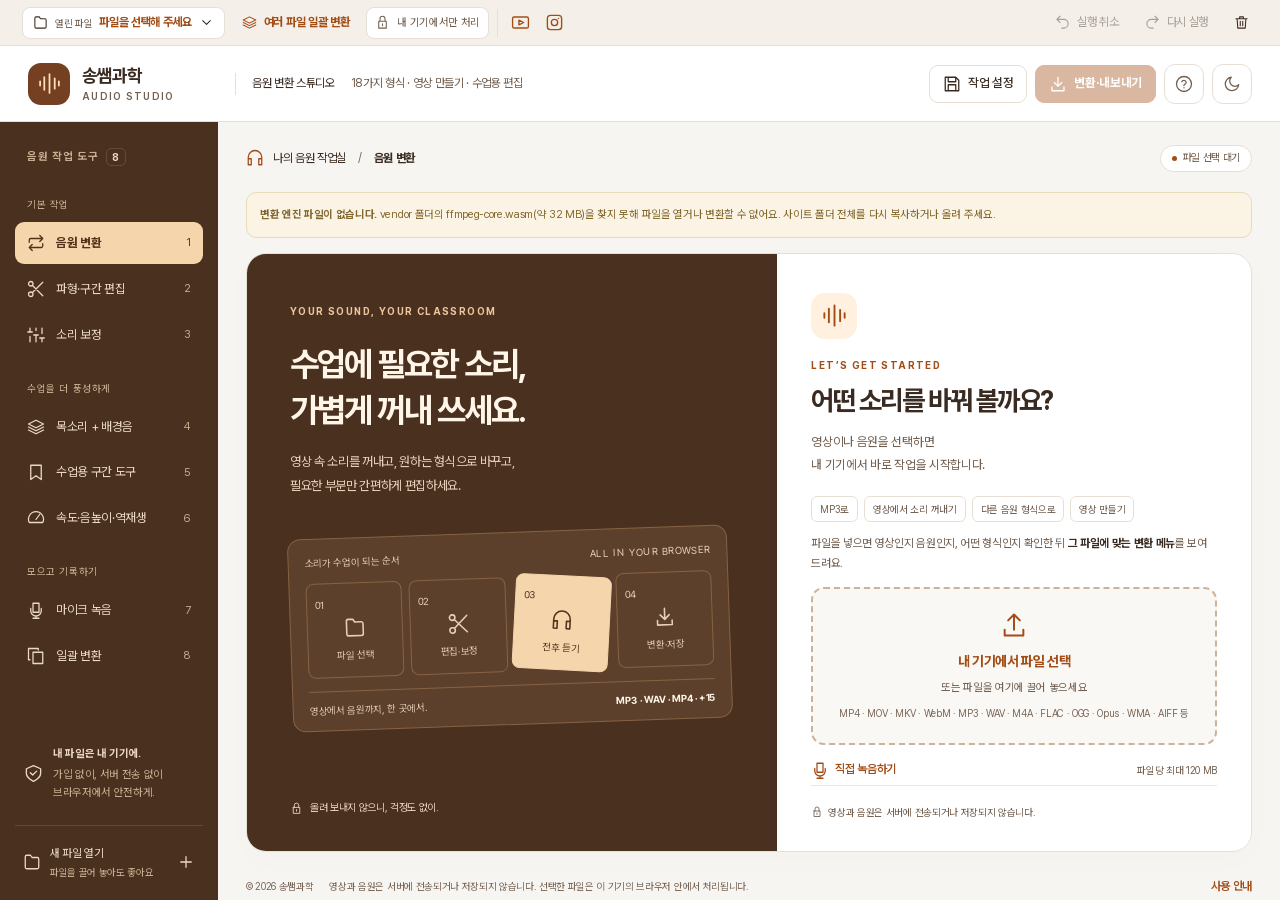
==== index.html @ 75912361 "송쌤과학 음원 변환 스튜디오 v1.2.1 브라우저 안에서만 동작하는 음원 변환·편집 사이트. - 영상에서 소리 꺼내기, 18가지 출력 형식(음원 16 + MP4·WebM 영상) -" ====
<!doctype html>
<html lang="ko" data-theme="light">
<head>
<meta charset="utf-8"><meta name="viewport" content="width=device-width, initial-scale=1">
<title>송쌤과학 음원 변환 스튜디오</title>
<meta name="description" content="영상 속 소리를 꺼내고, MP3·WAV·M4A·FLAC·OGG·Opus 등 18가지 형식으로 바꾸고, 음원을 영상으로 만들고, 간편하게 편집하세요. 파일은 내 기기의 브라우저 안에서만 처리됩니다.">
<meta property="og:title" content="송쌤과학 음원 변환 스튜디오">
<meta property="og:description" content="영상 속 소리를 꺼내고, 원하는 형식으로 바꾸고, 간편하게 편집하세요. 파일은 내 기기의 브라우저 안에서만 처리됩니다.">
<meta property="og:type" content="website">
<meta name="theme-color" content="#754021">
<link rel="icon" type="image/svg+xml" href="data:image/svg+xml,%3Csvg xmlns='http://www.w3.org/2000/svg' viewBox='0 0 32 32'%3E%3Crect width='32' height='32' rx='9' fill='%23754021'/%3E%3Cpath d='M8 13v6m5-12v18m6-21v24m5-18v12' stroke='%23ffdfb7' stroke-width='3' stroke-linecap='round'/%3E%3C/svg%3E">
<script src="theme.js"></script>
<link rel="stylesheet" href="style.css">
<script defer src="model.js"></script><script defer src="engine.js"></script><script defer src="app.js"></script>
</head>
<body>
<a class="skip-link" href="#workspace">작업 화면으로 건너뛰기</a>
<div class="top-bar">
<button class="file-current" data-action="open"><span data-icon="folder"></span><small>열린 파일</small><strong id="topFile">파일을 선택해 주세요</strong><span data-icon="chevronDown"></span></button>
<button class="bar-accent" data-action="batch"><span data-icon="layers"></span><span>여러 파일 일괄 변환</span></button>
<button class="local-badge" data-action="privacy"><span data-icon="lock"></span><span>내 기기에서만 처리</span></button>
<div class="social"><a href="https://www.youtube.com/@songsamscience" target="_blank" rel="noopener noreferrer" aria-label="송쌤과학 유튜브 (새 탭)"><span data-icon="youtube"></span></a><a href="https://www.instagram.com/songsamscience/" target="_blank" rel="noopener noreferrer" aria-label="송쌤과학 인스타그램 (새 탭)"><span data-icon="instagram"></span></a></div>
<div class="spacer"></div><button data-action="undo" id="undoBtn" title="실행 취소 (Ctrl/Cmd+Z)" disabled><span data-icon="undo"></span><span>실행 취소</span></button><button data-action="redo" id="redoBtn" title="다시 실행 (Ctrl/Cmd+Shift+Z)" disabled><span data-icon="redo"></span><span>다시 실행</span></button><button data-action="clear" title="작업 데이터 지우기"><span data-icon="trash"></span></button>
</div>
<header class="app-header">
<a class="brand" href="#" data-action="home"><span class="brand-mark" data-icon="audio"></span><span><strong>송쌤과학</strong><small>AUDIO STUDIO</small></span></a>
<div class="header-context"><span class="header-divider"></span><span>음원 변환 스튜디오</span><span class="sub">18가지 형식 · 영상 만들기 · 수업용 편집</span></div>
<div class="header-actions"><button class="btn" data-action="project"><span data-icon="save"></span><span>작업 설정</span></button><button class="btn primary" data-action="export" id="headerExport" disabled><span data-icon="download"></span><span>변환·내보내기</span></button><button class="utility-btn" data-action="help" aria-label="사용 도움말"><span data-icon="help"></span></button><button class="utility-btn" data-action="theme" aria-label="밝은 화면·어두운 화면 전환"><span data-icon="moon"></span></button></div>
</header>
<div class="app-body">
<aside class="rail" aria-label="편집 도구">
<div class="rail-heading">음원 작업 도구 <span class="rail-count">8</span></div>
<div class="rail-group">기본 작업</div>
<button class="nav-item active" data-tool="convert" aria-current="page"><span data-icon="repeat"></span><span>음원 변환</span><kbd>1</kbd></button>
<button class="nav-item" data-tool="edit"><span data-icon="scissors"></span><span>파형·구간 편집</span><kbd>2</kbd></button>
<button class="nav-item" data-tool="effects"><span data-icon="sliders"></span><span>소리 보정</span><kbd>3</kbd></button>
<div class="rail-group">수업을 더 풍성하게</div>
<button class="nav-item" data-tool="mix"><span data-icon="layers"></span><span>목소리 + 배경음</span><kbd>4</kbd></button>
<button class="nav-item" data-tool="classroom"><span data-icon="bookmark"></span><span>수업용 구간 도구</span><kbd>5</kbd></button>
<button class="nav-item" data-tool="speed"><span data-icon="gauge"></span><span>속도·음높이·역재생</span><kbd>6</kbd></button>
<div class="rail-group">모으고 기록하기</div>
<button class="nav-item" data-tool="record"><span data-icon="mic"></span><span>마이크 녹음</span><kbd>7</kbd></button>
<button class="nav-item" data-tool="batch"><span data-icon="files"></span><span>일괄 변환</span><kbd>8</kbd></button>
<div class="rail-bottom"><div class="rail-note"><span data-icon="shield"></span><div><strong>내 파일은 내 기기에.</strong><p>가입 없이, 서버 전송 없이<br>브라우저에서 안전하게.</p></div></div><button class="rail-open" data-action="open"><span data-icon="folder"></span><span>새 파일 열기<small>파일을 끌어 놓아도 좋아요</small></span><span data-icon="plus"></span></button></div>
</aside>
<main id="workspace" tabindex="-1">
<div class="breadcrumb"><span data-icon="headphones"></span><span id="crumbFile">나의 음원 작업실</span><span class="slash">/</span><strong id="crumbTool">음원 변환</strong><span class="spacer"></span><span class="pill" id="filePill">파일 선택 대기</span></div>
<section id="welcome" class="welcome">
<div class="story"><span class="eyebrow">YOUR SOUND, YOUR CLASSROOM</span><h1>수업에 필요한 소리,<br>가볍게 꺼내 쓰세요.</h1><p>영상 속 소리를 꺼내고, 원하는 형식으로 바꾸고,<br>필요한 부분만 간편하게 편집하세요.</p><div class="story-preview"><div class="preview-caption"><span>소리가 수업이 되는 순서</span><span>ALL IN YOUR BROWSER</span></div><div class="preview-steps"><div><span>01</span><span data-icon="folder"></span><small>파일 선택</small></div><div><span>02</span><span data-icon="scissors"></span><small>편집·보정</small></div><div class="chosen"><span>03</span><span data-icon="headphones"></span><small>전후 듣기</small></div><div><span>04</span><span data-icon="download"></span><small>변환·저장</small></div></div><div class="preview-bottom"><span>영상에서 음원까지, 한 곳에서.</span><strong>MP3 · WAV · MP4 · +15</strong></div></div><div class="story-foot"><span data-icon="lock"></span>올려 보내지 않으니, 걱정도 없이.</div></div>
<div class="start-panel" id="dropZone"><span class="start-icon" data-icon="audio"></span><span class="eyebrow">LET’S GET STARTED</span><h2>어떤 소리를 바꿔 볼까요?</h2><p>영상이나 음원을 선택하면<br>내 기기에서 바로 작업을 시작합니다.</p><div class="feature-chips"><span>MP3로</span><span>영상에서 소리 꺼내기</span><span>다른 음원 형식으로</span><span>영상 만들기</span></div><p class="start-note">파일을 넣으면 영상인지 음원인지, 어떤 형식인지 확인한 뒤 <strong>그 파일에 맞는 변환 메뉴</strong>를 보여 드려요.</p><button class="drop-select" data-action="open"><span data-icon="upload"></span><strong>내 기기에서 파일 선택</strong><span>또는 파일을 여기에 끌어 놓으세요</span><small>MP4 · MOV · MKV · WebM · MP3 · WAV · M4A · FLAC · OGG · Opus · WMA · AIFF 등</small></button><div class="start-bottom"><button class="text-btn" data-action="record"><span data-icon="mic"></span>직접 녹음하기</button><span class="sub">파일당 최대 120 MB</span></div><p class="privacy-small"><span data-icon="lock"></span>영상과 음원은 서버에 전송되거나 저장되지 않습니다.</p></div>
</section>
<div id="workbench" class="workbench" hidden>
<section class="settings card" aria-label="작업 설정"><div class="settings-head"><span class="eyebrow" id="panelEyebrow">CONVERT AUDIO</span><h2 id="panelTitle">음원 변환</h2><p id="panelDescription">소리를 담을 형식과 용량을 선택하세요.</p></div><div id="panelBody"></div></section>
<div class="main-stage">
<section id="convertMenu" class="catalog convert-menu" aria-labelledby="menuTitle" hidden></section>
<section class="audio-card card">
<div class="stage-header"><div><span class="eyebrow">AUDIO WORKSPACE</span><h2 id="sourceName">선택한 음원</h2></div><button class="btn" data-action="append" title="다른 파일을 끝에 이어 붙이기"><span data-icon="plus"></span>이어 붙이기</button></div>
<div class="source-meta" id="sourceMeta"></div>
<div class="audio-track-picker" id="trackPicker" hidden></div>
<div class="wave-toolbar"><div class="seg" aria-label="듣는 대상"><button data-listen="original" class="on" aria-pressed="true">원본 A</button><button data-listen="edited" aria-pressed="false">편집본 B</button><button data-listen="final" aria-pressed="false" id="listenFinal" disabled>최종 파일</button></div><span class="spacer"></span><button class="btn icon" data-action="zoomOut" aria-label="파형 축소"><span data-icon="minus"></span></button><span id="zoomLabel">전체</span><button class="btn icon" data-action="zoomIn" aria-label="파형 확대"><span data-icon="plus"></span></button><button class="btn" data-action="zoomSelection" title="선택한 구간이 화면에 꽉 차게 확대" aria-label="선택 구간 보기"><span data-icon="fit"></span><span class="wide-label">선택 구간</span></button><button class="btn" data-action="zoomReset">전체 보기</button></div>
<div class="wave-wrap" id="waveWrap" tabindex="0" role="group" aria-label="파형 편집 영역. 드래그로 구간 선택. 시간 입력으로도 선택할 수 있습니다."><canvas id="waveCanvas" aria-label="실제 음원 파형"></canvas><div id="waveEmpty" hidden>파일을 선택하면 파형을 볼 수 있어요.</div></div><input type="range" id="waveScroll" min="0" max="1" step=".001" value="0" aria-label="확대한 파형 위치" hidden>
<div class="wave-caption"><span id="waveCaption">파형을 드래그해 구간을 선택하세요.</span><span id="peakLabel">샘플 피크 —</span></div>
<div class="selection-fields"><label>시작 <input id="selectionStart" type="number" min="0" step=".001" value="0" aria-label="선택 시작 시간 (초)"> <span>초</span></label><label>끝 <input id="selectionEnd" type="number" min="0" step=".001" value="0" aria-label="선택 종료 시간 (초)"> <span>초</span></label><div class="selection-length">선택 길이 <strong id="selectionLength">00:00.000</strong></div><button class="btn" data-action="selectAll">전체 선택</button></div>
<div class="quick-tools"><button class="btn" data-action="trim"><span data-icon="scissors"></span>선택만 남기기</button><button class="btn" data-action="delete"><span data-icon="trash"></span>선택 삭제</button><button class="btn" data-action="silence"><span data-icon="volumeOff"></span>무음 처리</button><button class="btn" data-action="split"><span data-icon="split"></span>분할</button><span class="spacer"></span><button class="text-btn" data-action="previewSelection"><span data-icon="headphones"></span>이 구간 미리 듣기</button></div>
<div class="playback">
<div class="transport"><button class="btn icon" data-action="start" aria-label="처음으로"><span data-icon="skip"></span></button><button class="btn icon" data-action="back" aria-label="5초 뒤로"><span data-icon="back"></span></button><button class="play-btn" data-action="play" id="playBtn" aria-label="재생 (Space)"><span data-icon="play"></span></button><button class="btn icon" data-action="forward" aria-label="5초 앞으로"><span data-icon="forward"></span></button><button class="btn icon" data-action="stop" aria-label="정지"><span data-icon="stop"></span></button><div class="time-display"><strong id="currentTime">00:00.000</strong><span>/ <span id="totalTime">00:00.000</span></span></div><span class="spacer"></span><label class="loop-check"><input type="checkbox" id="playSelection">선택만 듣기</label><label class="loop-check"><input type="checkbox" id="loop">반복 듣기</label></div>
<input id="seek" type="range" min="0" max="1" step=".001" value="0" aria-label="재생 위치">
<label class="loop-check" style="margin-bottom:8px"><input id="matchVolume" type="checkbox">비슷한 음량으로 A/B 비교 (저장에는 미반영)</label><div class="listen-options"><button class="text-btn" data-action="mute" id="muteBtn" aria-label="듣기 음소거"><span data-icon="volume"></span></button><input type="range" id="listenVolume" min="0" max="1" step=".01" value=".8" aria-label="듣기 음량"><label>확인용 속도 <select id="listenSpeed"><option value=".5">0.5×</option><option value=".75">0.75×</option><option selected value="1">1×</option><option value="1.25">1.25×</option><option value="1.5">1.5×</option><option value="2">2×</option></select></label><span class="meter-label">L <meter id="meterL" min="0" max="1" value="0"></meter> R <meter id="meterR" min="0" max="1" value="0"></meter></span></div><p class="tiny sub">듣기 음량과 확인용 속도는 저장 결과에 영향을 주지 않습니다. 확인용 속도를 바꾸면 음높이도 함께 바뀝니다.</p>
</div>
</section>
<section class="clips-card card"><div class="section-row"><h3>편집 구간</h3><span class="sub" id="clipSummary">원본을 그대로 사용해요</span></div><div id="clipList"></div></section>
<section class="result-card card" id="resultCard" hidden></section>
<div class="hint studio-hint"><span data-icon="info"></span><p><strong>원본은 그대로, 편집은 자유롭게.</strong> 언제든 실행 취소할 수 있습니다. 설정을 바꾼 뒤에는 편집본 듣기 또는 변환으로 새 결과를 확인하세요.</p></div>
</div>
</div>
<section id="auxPanel" class="card aux-panel" hidden></section>
<footer><span>© 2026 송쌤과학</span><span>영상과 음원은 서버에 전송되거나 저장되지 않습니다. 선택한 파일은 이 기기의 브라우저 안에서 처리됩니다.</span><button class="text-btn" data-action="help">사용 안내</button></footer>
</main>
</div>
<input id="fileInput" type="file" hidden accept="audio/*,video/*,.mkv,.flac,.opus,.m4a,.ogg,.oga,.wma,.aiff,.aif,.caf,.au,.ac3,.mp2,.aac,.webm,.m4r,.amr,.mov,.mp4,.m4v"><input id="appendInput" type="file" hidden multiple accept="audio/*,video/*,.mkv,.flac,.opus,.m4a,.ogg,.wma,.aiff,.aif,.caf,.au,.ac3,.mp2,.aac,.webm"><input id="mixInput" type="file" hidden accept="audio/*,video/*,.mkv,.flac,.opus,.m4a,.ogg,.wma,.aiff,.aif,.caf,.au,.ac3,.mp2,.aac,.webm"><input id="batchInput" type="file" hidden multiple accept="audio/*,video/*,.mkv,.flac,.opus,.m4a,.ogg,.wma,.aiff,.aif,.caf,.au,.ac3,.mp2,.aac,.webm"><input id="projectInput" type="file" hidden accept=".json,application/json"><input id="coverInput" type="file" hidden accept="image/png,image/jpeg,image/webp">
<dialog id="modal" aria-labelledby="modalTitle"><div id="modalContent"></div></dialog>
<div id="busy" class="busy" hidden role="status" aria-live="polite"><div class="busy-inner"><span class="spinner"></span><div><strong id="busyText">처리 도구 준비 중</strong><p id="busyTime">0초 경과</p></div><button class="btn" id="cancelBtn" data-action="cancel">작업 취소</button></div></div>
<div id="toast" class="toast" role="status" aria-live="polite" hidden></div>
<noscript>음원 도구를 사용하려면 브라우저에서 JavaScript를 켜 주세요.</noscript>
</body></html>
---- style.css ----
@font-face{font-family:Pretendard;src:url('vendor/PretendardVariable.woff2') format('woff2');font-weight:100 900;font-display:swap}
:root{--bg-main:#f7f5f1;--bg-card:#ffffff;--bg-soft:#f4efe8;--bg-input:#faf8f5;--text-main:#392b21;--text-sub:#725f50;--text-mute:#796758;--border-soft:#e7dfd4;--border-line:#eee7df;--border-hover:#cbb399;--accent:#a34d16;--accent-hover:#833a0c;--accent-soft:#fff0df;--primary:#a34d16;--primary-hover:#833a0c;--rail-bg:#49301f;--rail-text:#ebd9c6;--rail-mute:#c9ae91;--rail-line:#ffffff20;--rail-active:#f5d5ac;--rail-active-text:#53311a;--brand-mark:#754021;--brand-ink:#ffdfb7;--story-bg:#49301f;--story-2:#5c402b;--story-line:#876243;--story-ink:#fff5e8;--story-sub:#e5cfb8;--story-eyebrow:#edc59e;--chosen:#f5d5ac;--chosen-ink:#53311a;--danger:#a4483a;--danger-soft:#faf0ec;--danger-line:#ecd1c8;--warn:#82672e;--warn-soft:#fbf4e5;--warn-line:#e7dbba;--surface-shadow:0 8px 32px #00000004;--pop-shadow:0 14px 44px #00000022;--scrim:#28190d85;--wave:#b96931;--wave-muted:#b5a38f;--wave-selection:#b9693124;--catalog-bg:#f4efe8;--catalog-card:#ffffff;--catalog-line:#e7dfd4;--font:Pretendard,-apple-system,BlinkMacSystemFont,system-ui,'Apple SD Gothic Neo','Malgun Gothic',sans-serif;color-scheme:light}
html[data-theme=dark]{--bg-main:#1c1713;--bg-card:#272019;--bg-soft:#34291f;--bg-input:#30271f;--text-main:#f7eddf;--text-sub:#d0bda8;--text-mute:#bda990;--border-soft:#514131;--border-line:#443629;--border-hover:#816349;--accent:#f5bc83;--accent-hover:#ffd7af;--accent-soft:#51351f;--primary:#a34d16;--primary-hover:#b15a24;--rail-bg:#291b11;--rail-mute:#c9ae91;--brand-mark:#754021;--story-bg:#291b11;--story-2:#3b2b1d;--story-line:#715234;--danger:#f1b3a1;--danger-soft:#432c25;--danger-line:#6c493e;--warn:#dcc98a;--warn-soft:#393622;--warn-line:#5f5532;--surface-shadow:0 8px 32px #00000020;--pop-shadow:0 14px 44px #00000066;--scrim:#000000a0;--wave:#efb379;--wave-muted:#927c64;--wave-selection:#efb37928;--catalog-bg:#120a06;--catalog-card:#1b0f0a;--catalog-line:#3a2318;color-scheme:dark}
*{box-sizing:border-box}html,body{margin:0}body{font:13px/1.6 var(--font);letter-spacing:-.025em;color:var(--text-main);background:var(--bg-main);font-synthesis:none;-webkit-font-smoothing:antialiased;min-height:100dvh}button,input,select,textarea{font:inherit;letter-spacing:inherit;color:inherit}button,a{touch-action:manipulation}button{cursor:pointer}button:disabled{cursor:not-allowed;opacity:.4}button,a,input,select,textarea,[tabindex]{outline-offset:3px}:focus-visible{outline:3px solid var(--accent)}a{color:inherit}h1,h2,h3,p{margin:0;word-break:keep-all}h1,h2,h3{letter-spacing:-.045em}h2{font-size:21px;line-height:1.4}h3{font-size:14px}svg{width:18px;height:18px;display:block;flex:none}span[data-icon]{display:inline-flex;align-items:center;justify-content:center;flex:none}[hidden]{display:none!important}.spacer{flex:1}.sub{color:var(--text-sub)}.tiny{font-size:11px}.eyebrow{font-size:10px;font-weight:700;letter-spacing:.14em;display:block}.text-btn{display:inline-flex;align-items:center;gap:6px;background:none;border:0;padding:5px 0;color:var(--accent);font-size:12px;font-weight:600}.text-btn:hover{text-decoration:underline}.btn{display:inline-flex;align-items:center;justify-content:center;gap:7px;min-height:38px;padding:8px 13px;border:1px solid var(--border-soft);border-radius:9px;background:var(--bg-card);font-size:12.5px;font-weight:500;line-height:1.3;white-space:nowrap;transition:background .15s}.btn:hover:not(:disabled){background:var(--bg-soft);border-color:var(--border-hover)}.btn.primary{background:var(--primary);border-color:var(--primary);color:#fff;font-weight:700}.btn.primary:hover:not(:disabled){background:var(--primary-hover)}.btn.on{color:var(--accent);background:var(--accent-soft);border-color:var(--accent)}.btn.icon{width:36px;min-height:34px;padding:0}.btn.block{width:100%}.btn.lg{min-height:46px}.btn.danger{color:var(--danger)}.utility-btn{width:40px;height:40px;display:grid;place-items:center;background:var(--bg-card);border:1px solid var(--border-soft);border-radius:11px;color:var(--text-sub)}.utility-btn:hover{background:var(--accent-soft)}.skip-link{position:fixed;left:10px;top:-80px;background:var(--bg-card);z-index:200;padding:10px}.skip-link:focus{top:10px}.top-bar{height:46px;display:flex;align-items:center;gap:8px;padding:5px 22px;background:var(--bg-soft);border-bottom:1px solid var(--border-soft)}.top-bar button{display:inline-flex;align-items:center;gap:7px;min-height:32px;padding:5px 8px;border:1px solid transparent;background:transparent;border-radius:8px;font-size:12px}.top-bar button:hover:not(:disabled){background:var(--accent-soft)}.top-bar .file-current{background:var(--bg-card);border-color:var(--border-soft);padding:5px 10px;max-width:290px}.file-current small{font-size:10px;color:var(--text-sub);white-space:nowrap}.file-current strong{color:var(--accent);overflow:hidden;text-overflow:ellipsis;white-space:nowrap;max-width:175px}.top-bar .bar-accent{color:var(--accent);font-weight:700}.top-bar .local-badge{font-size:11px;background:var(--bg-card);border-color:var(--border-soft);color:var(--text-sub)}.top-bar svg{width:15px;height:15px}.social{display:flex;border-left:1px solid var(--border-soft);padding-left:10px;gap:9px;color:var(--accent)}.social a{display:grid;place-items:center;width:25px;height:28px}.social svg{width:19px;height:19px}.app-header{height:76px;display:flex;align-items:center;gap:27px;padding:0 28px;background:var(--bg-card);border-bottom:1px solid var(--border-soft)}.brand{text-decoration:none;display:flex;align-items:center;gap:12px;min-width:180px}.brand-mark{background:var(--brand-mark);color:var(--brand-ink);height:42px;width:42px;border-radius:13px}.brand-mark svg{width:25px;height:25px}.brand strong{display:block;font-size:18px;font-weight:700;letter-spacing:-.06em;line-height:1.4}.brand small{display:block;color:var(--text-sub);font-size:10px;font-weight:600;letter-spacing:.13em}.header-context{display:flex;align-items:center;gap:16px;font-size:12px}.header-divider{height:22px;width:1px;background:var(--border-soft)}.header-actions{display:flex;gap:8px;align-items:center;margin-left:auto}.app-body{display:flex;min-height:calc(100dvh - 122px)}.rail{width:218px;flex:none;background:var(--rail-bg);color:var(--rail-text);padding:26px 15px 20px;display:flex;flex-direction:column}.rail-heading{padding:0 12px;display:flex;align-items:center;gap:8px;color:var(--rail-mute);font-size:11px;font-weight:700;letter-spacing:.06em;margin-bottom:8px}.rail-count{border:1px solid var(--rail-line);padding:0 5px;border-radius:5px;font-size:10px;color:var(--rail-text)}.rail-group{color:var(--rail-mute);font-size:10px;letter-spacing:.06em;margin:22px 12px 8px}.nav-item{border:0;display:flex;align-items:center;gap:11px;height:42px;background:transparent;color:var(--rail-text);padding:0 12px;border-radius:9px;text-align:left;font-size:12.5px;margin:2px 0;white-space:nowrap}.nav-item kbd{font:11px var(--font);margin-left:auto;color:var(--rail-mute)}.nav-item.active{background:var(--rail-active);color:var(--rail-active-text);font-weight:700}.nav-item.active kbd{color:var(--rail-active-text)}.nav-item:not(.active):hover{background:var(--rail-line)}.rail :focus-visible{outline-color:var(--rail-active)}.rail-bottom{margin-top:auto;padding-top:50px}.rail-note{display:flex;gap:10px;padding:16px 9px 23px;border-bottom:1px solid var(--rail-line);font-size:11px}.rail-note svg{width:19px;height:19px}.rail-note p{font-size:11px;color:var(--rail-mute);margin-top:4px}.rail-open{width:100%;display:flex;align-items:center;gap:9px;border:0;color:var(--rail-text);background:none;text-align:left;font-size:11.5px;padding:18px 8px 0}.rail-open small{display:block;font-size:10px;color:var(--rail-mute);margin-top:2px}.rail-open>span:last-child{margin-left:auto}main{flex:1;min-width:0;padding:23px 28px 0;max-width:1920px}.breadcrumb{display:flex;gap:9px;align-items:center;min-height:26px;margin-bottom:20px;font-size:12px}.breadcrumb>svg,.breadcrumb>[data-icon]{color:var(--accent)}.breadcrumb #crumbFile{overflow:hidden;text-overflow:ellipsis;white-space:nowrap;max-width:40%}.slash{color:var(--text-mute);margin:0 3px}.pill{display:inline-flex;align-items:center;gap:6px;border:1px solid var(--border-soft);padding:4px 11px;border-radius:999px;font-size:10.5px;color:var(--text-sub);white-space:nowrap;background:var(--bg-card)}.pill:before{content:'';width:5px;height:5px;border-radius:50%;background:var(--accent)}.welcome{display:grid;grid-template-columns:1.12fr 1fr;border:1px solid var(--border-soft);border-radius:20px;overflow:hidden;min-height:565px;box-shadow:var(--surface-shadow)}.story{background:var(--story-bg);color:var(--story-ink);padding:49px 43px 34px;display:flex;flex-direction:column}.story .eyebrow{color:var(--story-eyebrow);font-size:10px;margin-bottom:22px}.story h1{font-size:clamp(29px,2.65vw,43px);font-weight:700;line-height:1.36;letter-spacing:-.06em}.story>p{font-size:13px;color:var(--story-sub);line-height:1.85;margin-top:17px}.story-preview{margin:34px 4px 24px 0;padding:15px 16px 12px;background:var(--story-2);border:1px solid var(--story-line);border-radius:13px;transform:rotate(-2deg)}.preview-caption{display:flex;justify-content:space-between;align-items:center;color:var(--story-sub);font-size:10px}.preview-caption span:last-child{font-size:10px;letter-spacing:.06em}.preview-steps{display:grid;grid-template-columns:repeat(4,1fr);gap:7px;margin:13px 0}.preview-steps>div{border:1px solid var(--story-line);border-radius:8px;height:95px;display:flex;flex-direction:column;gap:8px;align-items:center;justify-content:center;color:var(--story-sub)}.preview-steps>div>span:first-child{font-size:10px;align-self:flex-start;margin-left:8px;line-height:1}.preview-steps small{font-size:10px}.preview-steps>div.chosen{background:var(--chosen);color:var(--chosen-ink);transform:rotate(5deg);border-color:var(--chosen)}.preview-steps svg{width:22px;height:22px}.preview-bottom{display:flex;justify-content:space-between;gap:8px;border-top:1px solid var(--story-line);padding-top:10px;font-size:10px;color:var(--story-sub)}.preview-bottom strong{color:var(--story-ink)}.story-foot{display:flex;align-items:center;gap:7px;font-size:10.5px;color:var(--story-sub);margin-top:auto}.story-foot svg{width:13px;height:13px}.start-panel{background:var(--bg-card);padding:39px 34px 30px;display:flex;flex-direction:column;align-items:flex-start}.start-icon{height:46px;width:46px;border-radius:14px;color:var(--accent);background:var(--accent-soft);margin-bottom:18px}.start-icon svg{width:27px;height:27px}.start-panel .eyebrow{color:var(--accent);font-size:10px;margin-bottom:9px}.start-panel h2{font-size:27px;font-weight:700;letter-spacing:-.055em}.start-panel>p{color:var(--text-sub);font-size:12.5px;margin-top:12px;line-height:1.8}.feature-chips{display:flex;gap:6px;flex-wrap:wrap;margin:20px 0}.feature-chips span{font-size:10px;padding:4px 8px;border:1px solid var(--border-soft);border-radius:6px;color:var(--text-sub)}.drop-select{width:100%;display:flex;flex-direction:column;align-items:center;justify-content:center;background:var(--bg-input);border:2px dashed var(--border-hover);border-radius:13px;min-height:158px;gap:6px;padding:15px 5px}.drop-select>[data-icon]{margin-bottom:5px;color:var(--accent)}.drop-select svg{width:28px;height:28px}.drop-select strong{font-size:14px;color:var(--accent)}.drop-select span:not([data-icon]){font-size:11px;color:var(--text-sub)}.drop-select small{font-size:10px;color:var(--text-mute);margin-top:3px}.drop-select:hover{background:var(--accent-soft);border-color:var(--accent)}.start-bottom{display:flex;align-items:center;justify-content:space-between;gap:5px;width:100%;margin-top:10px}.start-bottom>.sub{font-size:10px}.start-panel .privacy-small{font-size:10px;display:flex;align-items:center;gap:5px;border-top:1px solid var(--border-line);padding-top:17px;margin-top:auto;width:100%}.privacy-small svg{width:12px;height:12px}footer{display:flex;align-items:center;gap:16px;font-size:10px;color:var(--text-mute);padding:20px 0 17px}footer>span:first-child{white-space:nowrap}footer>button{font-size:10px;margin-left:auto;white-space:nowrap}.card{background:var(--bg-card);border:1px solid var(--border-soft);border-radius:18px;box-shadow:var(--surface-shadow);overflow:hidden}.workbench{display:grid;grid-template-columns:292px minmax(0,1fr);gap:18px;align-items:start}.settings{padding:22px 20px}.settings-head{border-bottom:1px solid var(--border-line);padding-bottom:19px;margin-bottom:19px}.settings-head .eyebrow{color:var(--accent);margin-bottom:7px}.settings-head p{font-size:12px;line-height:1.75;color:var(--text-sub);margin-top:9px}.field{display:block;margin:16px 0}.field>span:first-child,.field-title{display:flex;align-items:center;justify-content:space-between;gap:10px;font-size:12px;font-weight:600;margin-bottom:7px}.field output,.field-title strong{color:var(--accent);font-variant-numeric:tabular-nums}.field small{display:block;color:var(--text-sub);font-size:10.5px;margin-top:5px}input:not([type=range],[type=checkbox]),select,textarea{background:var(--bg-input);border:1px solid var(--border-soft);border-radius:9px;padding:8px 10px;min-height:40px;width:100%;font-size:12px}input[type=checkbox]{accent-color:var(--primary);width:16px;height:16px}input[type=range]{accent-color:var(--primary);width:100%;height:20px;margin:2px 0;cursor:pointer}.fields-2{display:grid;grid-template-columns:1fr 1fr;gap:10px}.fields-2 .field{margin-top:6px}.check{display:flex;align-items:center;gap:7px;font-size:12px;margin:11px 0}.hint{background:var(--bg-soft);padding:12px 13px;border-radius:10px;font-size:11px;line-height:1.8;color:var(--text-sub);margin:15px 0}.hint.warn{background:var(--warn-soft);color:var(--warn);border:1px solid var(--warn-line)}.hint.danger{background:var(--danger-soft);color:var(--danger);border:1px solid var(--danger-line)}.divider{height:1px;background:var(--border-line);margin:20px 0}.format-grid{display:grid;grid-template-columns:repeat(2,1fr);gap:8px}.format-tile{display:flex;flex-direction:column;justify-content:center;align-items:flex-start;gap:1px;min-height:62px;padding:10px 12px;border:1px solid var(--border-soft);border-radius:10px;background:var(--bg-card)}.format-tile strong{font-size:15px}.format-tile small{font-size:10px;color:var(--text-sub)}.format-tile.on{background:var(--accent-soft);border-color:var(--accent);color:var(--accent)}details{border-top:1px solid var(--border-line);margin-top:18px;padding-top:13px}summary{cursor:pointer;color:var(--text-sub);font-size:12px;font-weight:600}.output-estimate{display:flex;align-items:center;justify-content:space-between;font-size:11px;margin:20px 0 11px;color:var(--text-sub)}.output-estimate strong{font-size:17px;color:var(--accent);letter-spacing:-.03em}.main-stage{min-width:0}.audio-card{padding:22px}.stage-header{display:flex;align-items:center;gap:12px;justify-content:space-between}.stage-header .eyebrow{font-size:10px;color:var(--text-mute);margin-bottom:5px}.stage-header h2{font-size:17px;overflow-wrap:anywhere;word-break:break-all;line-height:1.45}.stage-header>div{min-width:0}.source-meta{display:flex;gap:7px 12px;flex-wrap:wrap;color:var(--text-sub);font-size:10.5px;margin:12px 0 20px}.source-meta span+span:before{content:'·';margin-right:9px;color:var(--text-mute)}.audio-track-picker{margin-bottom:14px}.wave-toolbar{display:flex;align-items:center;gap:7px;border-top:1px solid var(--border-line);padding-top:16px}.seg{display:inline-flex;padding:3px;gap:2px;background:var(--bg-soft);border-radius:9px}.seg button{border:0;background:transparent;color:var(--text-sub);padding:6px 11px;border-radius:7px;font-size:11px;min-height:31px}.seg button.on{background:var(--bg-card);box-shadow:0 1px 4px #0000000d;color:var(--accent);font-weight:700}.wave-toolbar>#zoomLabel{font-size:10px;color:var(--text-sub);min-width:28px;text-align:center}.wave-wrap{margin-top:16px;background:var(--bg-input);border:1px solid var(--border-soft);border-radius:11px;overflow:hidden;height:200px;position:relative;touch-action:none;cursor:crosshair}.wave-wrap canvas{width:100%;height:100%;display:block}.wave-caption{display:flex;justify-content:space-between;gap:8px;font-size:10px;color:var(--text-sub);margin:9px 0 17px}.selection-fields{display:flex;gap:12px;align-items:center;padding:12px 0;border-top:1px solid var(--border-line);border-bottom:1px solid var(--border-line)}.selection-fields label{display:flex;align-items:center;gap:5px;font-size:10.5px;white-space:nowrap}.selection-fields input{width:82px;min-height:34px;text-align:right;padding:6px;font-variant-numeric:tabular-nums}.selection-length{font-size:10px;color:var(--text-sub);margin-left:auto}.selection-length strong{display:block;font-size:12px;color:var(--accent);font-variant-numeric:tabular-nums}.quick-tools{display:flex;gap:6px;flex-wrap:wrap;margin:13px 0}.quick-tools .btn{font-size:10.5px;min-height:33px;padding:7px 9px}.quick-tools svg{height:14px;width:14px}.quick-tools .text-btn{font-size:10.5px}.playback{background:var(--bg-soft);padding:15px 15px 12px;border-radius:12px;margin-top:19px}.transport{display:flex;align-items:center;gap:5px}.transport .btn{background:transparent;border-color:transparent;width:27px;min-height:30px}.transport svg{width:16px;height:16px}.play-btn{border:0;border-radius:50%;background:var(--primary);color:#fff;width:40px;height:40px;display:grid;place-items:center;flex:none}.play-btn svg{width:19px;height:19px}.time-display{font-variant-numeric:tabular-nums;margin-left:7px;font-size:11px;display:flex;flex-direction:column;line-height:1.6;white-space:nowrap}.time-display span{font-size:10px;color:var(--text-sub)}.loop-check{font-size:10px;display:flex;align-items:center;gap:3px;white-space:nowrap}.loop-check input{width:13px;height:13px}.playback>#seek{margin:11px 0 7px}.listen-options{display:flex;align-items:center;gap:8px;font-size:10px}.listen-options>input{width:75px}.listen-options label{display:flex;align-items:center;gap:6px;font-size:10px;margin-left:5px;white-space:nowrap}.listen-options select{min-height:28px;padding:3px 4px;font-size:10px;width:55px}.listen-options .text-btn{color:var(--text-sub)}.playback>.tiny{margin-top:7px;font-size:10px}.meter-label{display:flex;align-items:center;gap:4px;color:var(--text-sub);margin-left:auto;font-size:10px}meter{width:38px;height:10px;accent-color:var(--primary)}.clips-card{margin-top:16px;padding:16px 20px}.section-row{display:flex;align-items:center;justify-content:space-between;gap:9px;margin-bottom:12px}.section-row .sub{font-size:10px}.clip-row{display:flex;align-items:center;gap:8px;font-size:11px;padding:9px 0;border-top:1px solid var(--border-line)}.clip-row:first-child{border:0}.clip-index{background:var(--accent-soft);color:var(--accent);height:28px;width:28px;border-radius:7px;display:grid;place-items:center;font-size:10px;flex:none}.clip-name{min-width:0;flex:1;overflow:hidden;text-overflow:ellipsis;white-space:nowrap}.clip-name small{display:block;color:var(--text-sub);font-size:10px}.clip-row .btn{min-height:28px;width:27px}.clip-row svg{width:13px;height:13px}.studio-hint{display:flex;align-items:flex-start;gap:8px;margin:16px 0 0;font-size:10.5px;background:transparent;border:1px dashed var(--border-hover)}.studio-hint svg{width:15px;height:15px;margin-top:3px}.studio-hint strong{color:var(--text-main)}.result-card{margin-top:16px}.result-heading{background:var(--story-bg);padding:20px;color:var(--story-ink);display:flex;gap:12px;align-items:center}.result-heading .eyebrow{color:var(--story-eyebrow);font-size:10px}.result-heading h2{font-size:20px}.result-heading>.result-check{height:40px;width:40px;background:var(--chosen);color:var(--chosen-ink);border-radius:50%;display:grid;place-items:center}.result-body{padding:20px}.result-body p{font-size:11px;color:var(--text-sub);margin:7px 0}.result-body strong{overflow-wrap:anywhere;word-break:break-all}.result-actions{display:flex;flex-wrap:wrap;gap:8px;margin-top:14px}.aux-panel{padding:28px;min-height:350px}.aux-panel h2{font-size:26px}.aux-panel>p{margin:12px 0 20px;color:var(--text-sub)}.aux-panel .actions{display:flex;flex-wrap:wrap;gap:8px}.aux-panel .fields-2{max-width:600px}.record-time{font-variant-numeric:tabular-nums;font-size:48px;font-weight:600;margin:25px 0}.batch-row{border-top:1px solid var(--border-line);padding:15px 0;display:flex;align-items:center;gap:10px}.batch-row .batch-info{flex:1;min-width:0}.batch-info strong{display:block;overflow-wrap:anywhere;font-size:12px}.batch-info small{font-size:10px;color:var(--text-sub)}.batch-row input{max-width:190px}.batch-row .btn{font-size:10px;padding:7px}.bookmark-row{display:flex;gap:5px;align-items:center;border-bottom:1px solid var(--border-line);padding:8px 0;font-size:11px}.bookmark-row>span{flex:1}.bookmark-row .btn{min-height:28px}.mix-wave{width:100%;height:65px;border:1px solid var(--border-soft);border-radius:8px;margin:10px 0}.preset-actions{display:flex;gap:5px;flex-wrap:wrap}.preset-actions .btn{font-size:10px;padding:6px 8px}.busy{position:fixed;inset:0;background:var(--scrim);backdrop-filter:blur(3px);z-index:100;display:grid;place-items:center}.busy-inner{background:var(--bg-card);border:1px solid var(--border-soft);padding:25px;border-radius:18px;display:flex;align-items:center;gap:18px;box-shadow:var(--pop-shadow);max-width:92vw}.busy-inner strong{font-size:14px}.busy-inner p{font-size:11px;color:var(--text-sub);margin-top:4px}.spinner{width:29px;height:29px;border:3px solid var(--border-soft);border-top-color:var(--accent);border-radius:50%;animation:spin 1s linear infinite;flex:none}@keyframes spin{to{transform:rotate(360deg)}}.toast{position:fixed;bottom:24px;left:50%;transform:translateX(-50%);background:var(--text-main);color:var(--bg-card);padding:12px 20px;border-radius:12px;box-shadow:var(--pop-shadow);font-size:12px;z-index:200;max-width:90vw}.toast.error{background:var(--danger);color:var(--bg-card)}dialog{border:1px solid var(--border-soft);border-radius:22px;padding:27px;background:var(--bg-card);color:var(--text-main);width:min(650px,calc(100vw - 30px));max-height:85dvh;box-shadow:0 28px 100px #0000003d}dialog::backdrop{background:var(--scrim);backdrop-filter:blur(4px)}.modal-head{display:flex;align-items:center;justify-content:space-between;gap:15px;border-bottom:1px solid var(--border-line);padding-bottom:15px;margin-bottom:18px}.modal-head h2{font-size:21px}dialog p,dialog li{font-size:12px;line-height:1.85;margin:8px 0}dialog h3{margin-top:22px}dialog .actions{display:flex;justify-content:flex-end;gap:8px;margin-top:24px}dialog kbd{background:var(--bg-soft);border:1px solid var(--border-soft);border-bottom-width:2px;padding:2px 6px;border-radius:5px}dialog table{width:100%;font-size:12px;border-collapse:collapse}dialog th,dialog td{padding:8px 6px;text-align:left;border-bottom:1px solid var(--border-line)}.dragging .drop-select{background:var(--accent-soft);border-color:var(--accent)}.dragging #workspace{outline:3px dashed var(--accent);outline-offset:-6px}.device-warning{margin:12px 0;color:var(--danger);font-size:12px}
.bookmark-row .bookmark-name{flex:1;min-width:0;min-height:32px;padding:5px 8px}.bookmark-row small{color:var(--text-sub);font-size:11px;font-variant-numeric:tabular-nums;white-space:nowrap}.batch-row.failed small{color:var(--danger)}.batch-row.done small{color:var(--accent)}
.catalog{margin-top:26px;background:var(--catalog-bg);border:1px solid var(--catalog-line);border-radius:20px;padding:26px 28px 24px}.catalog h2{font-size:28px;font-weight:800;letter-spacing:-.045em;line-height:1.2;display:flex;align-items:center;gap:10px}.catalog-group{margin-top:18px}.catalog-group h3{display:flex;align-items:center;gap:8px;font-size:13px;font-weight:700;letter-spacing:-.02em;margin-bottom:10px;color:var(--text-main)}.catalog-group h3>span{width:4px;height:16px;border-radius:2px;background:var(--accent)}.catalog-group h3 small{font-weight:500;color:var(--text-mute);font-size:11px}.catalog-grid{display:grid;grid-template-columns:repeat(auto-fill,minmax(250px,1fr));gap:12px}.pair-card{display:flex;align-items:center;justify-content:space-between;gap:10px;min-height:72px;padding:18px 20px;border:1px solid var(--catalog-line);background:var(--catalog-card);border-radius:14px;font-size:15.5px;font-weight:500;letter-spacing:-.03em;text-align:left;color:var(--text-main);transition:border-color .15s,background .15s,color .15s}.pair-card svg{width:16px;height:16px;opacity:0;color:var(--accent);transition:opacity .15s}.pair-card:hover{border-color:var(--border-hover);color:var(--accent)}.pair-card:hover svg{opacity:1}.format-more{margin-top:10px}.format-more select{font-size:12px}.field-title strong{font-weight:700}.cover-preview{width:100%;aspect-ratio:16/9;display:block;border:1px solid var(--border-soft);border-radius:10px;background:var(--bg-soft);margin:8px 0 12px}.swatches{display:flex;gap:7px;flex-wrap:wrap;align-items:center;margin:8px 0 6px}.swatch{width:30px;height:30px;border-radius:9px;border:2px solid var(--border-soft);padding:0;box-shadow:inset 0 0 0 1px #0000000d;cursor:pointer}.swatch.on{border-color:var(--accent);outline:2px solid var(--bg-card);outline-offset:-5px}.swatch.custom{position:relative;overflow:hidden;background:conic-gradient(#f28c28,#f7d046,#5bb979,#4b8cf0,#a66bd6,#f28c28)}.swatch.custom input{position:absolute;inset:-6px;width:calc(100% + 12px);height:calc(100% + 12px);opacity:0;min-height:0;padding:0;cursor:pointer}.result-video{width:100%;max-height:360px;border-radius:12px;background:#000;margin-top:14px;display:block}.next-steps{display:flex;align-items:center;gap:6px;flex-wrap:wrap;margin-top:14px;padding-top:14px;border-top:1px solid var(--border-line)}.next-steps .sub{font-size:11px;margin-right:4px}.next-steps .btn{min-height:32px;font-size:11px;padding:6px 10px}.next-steps svg{width:14px;height:14px}
.convert-menu{margin:0 0 16px;padding:22px 24px 20px}.menu-head{display:flex;justify-content:space-between;align-items:flex-start;gap:14px}.menu-head .eyebrow{color:var(--accent);margin-bottom:7px}.convert-menu h2{font-size:22px;font-weight:800;letter-spacing:-.04em;line-height:1.3}.menu-facts{display:flex;flex-wrap:wrap;gap:6px;margin-top:10px}.menu-facts span{font-size:11px;font-weight:600;color:var(--text-sub);background:var(--catalog-card);border:1px solid var(--catalog-line);border-radius:999px;padding:3px 10px;font-variant-numeric:tabular-nums}.menu-head .btn{flex:none}.menu-note{font-size:11.5px;color:var(--text-sub);margin-top:14px;line-height:1.7}.group-desc{font-size:11.5px;color:var(--text-sub);margin:-4px 0 10px}.convert-menu .catalog-grid{grid-template-columns:repeat(auto-fill,minmax(200px,1fr));gap:10px}.convert-menu .pair-card{min-height:62px;padding:12px 14px;font-size:14px}.pair-card>span{display:flex;flex-direction:column;gap:2px;min-width:0}.pair-card strong{font-weight:700;letter-spacing:-.03em}.pair-card small{font-size:11px;font-weight:500;color:var(--text-sub);letter-spacing:-.02em;white-space:normal}.pair-card.on{border-color:var(--accent);background:var(--accent-soft);color:var(--accent)}.pair-card.on small{color:var(--accent)}.pair-card.on svg{opacity:1}.menu-summary{display:flex;align-items:center;gap:10px;margin-top:14px;padding:10px 12px;border:1px solid var(--catalog-line);background:var(--catalog-card);border-radius:12px;font-size:12px;color:var(--text-sub)}.menu-summary>svg{width:16px;height:16px;color:var(--accent)}.menu-summary>span{flex:1;min-width:0}.menu-summary strong{color:var(--text-main);font-weight:700}.menu-summary .btn{flex:none;min-height:34px;font-size:12px}.start-panel>.start-note{font-size:11.5px;color:var(--text-sub);line-height:1.7;margin:-8px 0 14px}.start-panel>.start-note strong{color:var(--text-main)}
@media(min-width:1181px){body{height:100dvh;min-height:650px;overflow:hidden}.app-body{min-height:0;flex:1;overflow:hidden}body{display:flex;flex-direction:column}.top-bar,.app-header{flex:none}.rail,main{overflow-y:auto;scrollbar-width:thin;scrollbar-color:var(--border-hover) transparent}.rail{scrollbar-color:var(--story-line) transparent}}
@media(min-width:1600px){.rail{width:236px}main{padding:28px 36px 0}.welcome{min-height:650px}.story{padding:60px 55px 44px}.story h1{font-size:48px}.start-panel{padding:55px 50px 40px}.story-preview{margin-top:50px}.drop-select{min-height:180px}.workbench{grid-template-columns:320px minmax(0,1fr)}}
@media(max-width:1180px){.header-context{display:none}.top-bar .local-badge span:not([data-icon]){display:none}.rail{width:195px;padding:24px 10px 18px}main{padding:18px 20px 0}.story{padding:32px 28px 28px}.start-panel{padding:30px 25px}.story h1{font-size:31px}.start-panel h2{font-size:24px}.preview-caption span:last-child{display:none}.workbench{grid-template-columns:265px minmax(0,1fr);gap:14px}.settings{padding:20px 16px}.audio-card{padding:17px}.wave-toolbar [data-action=zoomReset],.wave-toolbar .wide-label{display:none}.quick-tools .spacer{display:none}.selection-fields{flex-wrap:wrap;gap:8px}.selection-length{margin-left:0}.meter-label{display:none}.loop-check{font-size:10px}.transport{flex-wrap:wrap}.wave-caption{font-size:10px}.top-bar>button span:not([data-icon]){display:none}.top-bar>.bar-accent span:not([data-icon]){display:inline}}
@media(max-width:900px){.app-header{height:66px;padding:0 18px;gap:10px}.app-body{display:block}.rail{width:100%;padding:8px 16px;display:flex;flex-direction:row;gap:5px;overflow-x:auto;background:var(--bg-card);border-bottom:1px solid var(--border-soft)}.rail-heading,.rail-group,.rail-bottom,.nav-item kbd{display:none}.nav-item{color:var(--text-sub);height:36px;margin:0;padding:0 10px;flex:none;font-size:11px;gap:7px}.nav-item.active{background:var(--accent-soft);color:var(--accent)}.nav-item svg{width:16px;height:16px}.welcome{min-height:unset}.story h1{font-size:29px}.story-preview{display:none}.story{min-height:400px}.story-foot{margin-top:55px}.start-panel{padding:27px 22px}.workbench{grid-template-columns:1fr}.main-stage{grid-row:1}.settings{grid-row:2}.settings #panelBody{max-width:700px}.format-grid{grid-template-columns:repeat(3,1fr)}.wave-wrap{height:220px}.audio-card{padding:22px}.transport{flex-wrap:nowrap}.meter-label{display:flex}.wave-toolbar [data-action=zoomReset]{display:inline-flex}.wave-toolbar .wide-label{display:inline}.rail :focus-visible{outline-color:var(--accent)}footer{flex-wrap:wrap;gap:6px 15px}footer>span:nth-child(2){order:3;width:100%}.top-bar{padding:5px 14px}.local-badge{margin-left:auto}.header-actions .btn{font-size:11px}.brand{min-width:unset}.brand strong{font-size:17px}.brand-mark{height:38px;width:38px}.header-actions{gap:5px}}
@media(max-width:640px){.catalog{padding:18px 14px;border-radius:16px}.convert-menu{padding:16px 14px}.convert-menu h2{font-size:19px}.menu-head{flex-direction:column}.menu-head .btn{align-self:stretch}.convert-menu .catalog-grid{grid-template-columns:repeat(2,minmax(0,1fr));gap:8px}.convert-menu .pair-card{min-height:58px;padding:10px 11px;font-size:13px}.convert-menu .pair-card svg{display:none}.menu-summary{flex-wrap:wrap}.menu-summary .btn{width:100%}.top-bar .social,.top-bar .bar-accent,.top-bar .file-current small,.top-bar .local-badge{display:none}.top-bar{height:42px;gap:3px}.top-bar .file-current{max-width:230px}.top-bar .file-current strong{font-size:10px;max-width:135px}.app-header{height:64px;padding:0 13px}.header-actions>.btn:first-child{display:none}.header-actions>.btn.primary{min-height:34px;padding:7px 9px;font-size:10px}.utility-btn{width:32px;height:34px;border-radius:9px}.utility-btn svg{width:16px;height:16px}.brand{gap:8px}.brand-mark{width:33px;height:36px;border-radius:11px}.brand strong{font-size:16px}.brand small{font-size:10px}.brand-mark svg{width:21px;height:21px}main{padding:16px 13px 0}.breadcrumb{font-size:10px;gap:6px;margin-bottom:14px}.breadcrumb .pill{font-size:10px;padding:3px 7px}.welcome{grid-template-columns:1fr;border-radius:16px}.story{padding:27px 26px;min-height:unset}.story .eyebrow{font-size:10px;margin-bottom:15px}.story h1{font-size:29px}.story>p{font-size:11.5px;margin-top:12px}.story-foot{margin-top:20px;font-size:10px}.start-panel{padding:26px}.start-icon{width:40px;height:40px;margin-bottom:14px}.start-panel h2{font-size:25px}.start-panel>p{font-size:12px}.feature-chips{margin:16px 0}.start-panel .privacy-small{margin-top:15px;padding-top:13px;font-size:10px}.audio-card{padding:15px}.stage-header{align-items:flex-start}.stage-header h2{font-size:14px}.stage-header .btn{font-size:10px;padding:7px;min-height:32px}.stage-header .btn svg{width:12px;height:12px}.source-meta{font-size:10px;gap:5px 9px;margin-bottom:14px}.source-meta span+span:before{margin-right:6px}.wave-toolbar{gap:4px}.seg button{font-size:10px;padding:5px 8px;min-height:30px}.wave-toolbar [data-action=zoomReset],.wave-toolbar .wide-label{display:none}.wave-toolbar .btn.icon,.wave-toolbar [data-action=zoomSelection]{width:29px;min-height:30px;padding:0}.wave-toolbar .btn.icon svg{width:13px;height:13px}.wave-toolbar>#zoomLabel{font-size:10px;min-width:20px}.wave-wrap{height:175px;margin-top:12px}.wave-caption{flex-wrap:wrap;gap:2px;margin-bottom:10px}.selection-fields{gap:7px}.selection-fields input{width:72px;font-size:11px}.selection-fields .btn{font-size:10px;min-height:31px;padding:7px 9px}.selection-length{margin-left:auto;font-size:10px}.selection-length strong{font-size:10px}.selection-fields>button{margin-left:auto}.quick-tools{gap:5px;margin:11px 0}.quick-tools .btn{font-size:10px;padding:6px 7px}.quick-tools .text-btn{font-size:10px}.playback{padding:11px 9px}.transport{gap:2px;flex-wrap:wrap}.transport>.spacer{display:none}.transport .btn{width:24px}.play-btn{width:35px;height:35px}.time-display{font-size:10px;margin-left:7px;flex:1}.loop-check{margin-top:8px}.loop-check:nth-last-child(2){margin-left:auto}.listen-options{gap:5px}.listen-options>input{width:64px}.listen-options label{font-size:10px;gap:4px;margin-left:auto}.meter-label{display:none}.playback>.tiny{font-size:10px}.clips-card{padding:14px}.clip-row{gap:5px}.clip-name{font-size:10px}.clip-name small{font-size:10px}.clip-row .btn{width:24px}.clip-index{width:24px;height:24px;font-size:10px}.section-row .sub{font-size:10px}.studio-hint{font-size:10px;padding:10px}.aux-panel{padding:20px}.aux-panel h2{font-size:23px}.batch-row{flex-wrap:wrap}.batch-row .batch-info{flex-basis:calc(100% - 40px)}.batch-row input{max-width:none;width:100%}.format-grid{grid-template-columns:repeat(2,1fr)}.busy-inner{padding:20px;gap:12px;flex-wrap:wrap}.busy-inner .btn{margin-left:auto}.busy-inner strong{font-size:12px}dialog{padding:20px}dialog .actions{flex-wrap:wrap}dialog .actions .btn{flex:1}.result-body{padding:16px}.result-heading{padding:16px}.result-heading h2{font-size:19px}.fields-2{gap:8px}}
@media(pointer:coarse){.btn,.nav-item,.text-btn,.utility-btn{min-height:44px}.wave-toolbar .btn{min-height:36px}.transport .btn{min-height:38px}.clip-row .btn{min-height:36px}.top-bar button{min-height:34px}}
@media(prefers-reduced-motion:reduce){*,*:before,*:after{transition:none!important;animation:none!important;scroll-behavior:auto!important}}
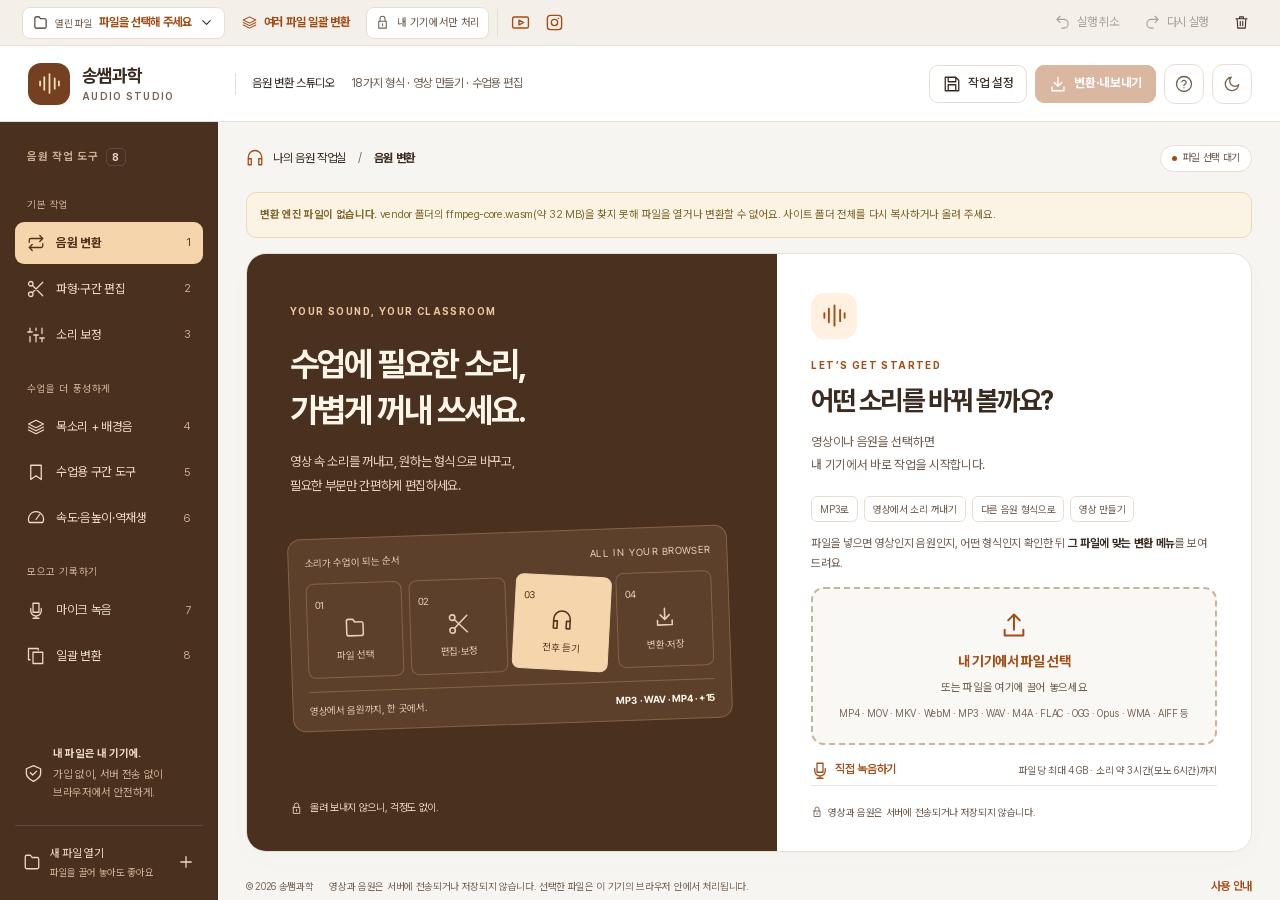
==== commit fc3990c0: "송쌤과학 음원 변환 스튜디오 v1.4.0 — 파일 4 GB·소리 약 3시간(모노 6시간)까지 - v1.3.0: 원본 파일을 WORKERFS로 디스크에서 읽어 파일당 4 GB까지 열" ====
--- a/index.html
+++ b/index.html
@@ -47,7 +47,7 @@
 <div class="breadcrumb"><span data-icon="headphones"></span><span id="crumbFile">나의 음원 작업실</span><span class="slash">/</span><strong id="crumbTool">음원 변환</strong><span class="spacer"></span><span class="pill" id="filePill">파일 선택 대기</span></div>
 <section id="welcome" class="welcome">
 <div class="story"><span class="eyebrow">YOUR SOUND, YOUR CLASSROOM</span><h1>수업에 필요한 소리,<br>가볍게 꺼내 쓰세요.</h1><p>영상 속 소리를 꺼내고, 원하는 형식으로 바꾸고,<br>필요한 부분만 간편하게 편집하세요.</p><div class="story-preview"><div class="preview-caption"><span>소리가 수업이 되는 순서</span><span>ALL IN YOUR BROWSER</span></div><div class="preview-steps"><div><span>01</span><span data-icon="folder"></span><small>파일 선택</small></div><div><span>02</span><span data-icon="scissors"></span><small>편집·보정</small></div><div class="chosen"><span>03</span><span data-icon="headphones"></span><small>전후 듣기</small></div><div><span>04</span><span data-icon="download"></span><small>변환·저장</small></div></div><div class="preview-bottom"><span>영상에서 음원까지, 한 곳에서.</span><strong>MP3 · WAV · MP4 · +15</strong></div></div><div class="story-foot"><span data-icon="lock"></span>올려 보내지 않으니, 걱정도 없이.</div></div>
-<div class="start-panel" id="dropZone"><span class="start-icon" data-icon="audio"></span><span class="eyebrow">LET’S GET STARTED</span><h2>어떤 소리를 바꿔 볼까요?</h2><p>영상이나 음원을 선택하면<br>내 기기에서 바로 작업을 시작합니다.</p><div class="feature-chips"><span>MP3로</span><span>영상에서 소리 꺼내기</span><span>다른 음원 형식으로</span><span>영상 만들기</span></div><p class="start-note">파일을 넣으면 영상인지 음원인지, 어떤 형식인지 확인한 뒤 <strong>그 파일에 맞는 변환 메뉴</strong>를 보여 드려요.</p><button class="drop-select" data-action="open"><span data-icon="upload"></span><strong>내 기기에서 파일 선택</strong><span>또는 파일을 여기에 끌어 놓으세요</span><small>MP4 · MOV · MKV · WebM · MP3 · WAV · M4A · FLAC · OGG · Opus · WMA · AIFF 등</small></button><div class="start-bottom"><button class="text-btn" data-action="record"><span data-icon="mic"></span>직접 녹음하기</button><span class="sub">파일당 최대 120 MB</span></div><p class="privacy-small"><span data-icon="lock"></span>영상과 음원은 서버에 전송되거나 저장되지 않습니다.</p></div>
+<div class="start-panel" id="dropZone"><span class="start-icon" data-icon="audio"></span><span class="eyebrow">LET’S GET STARTED</span><h2>어떤 소리를 바꿔 볼까요?</h2><p>영상이나 음원을 선택하면<br>내 기기에서 바로 작업을 시작합니다.</p><div class="feature-chips"><span>MP3로</span><span>영상에서 소리 꺼내기</span><span>다른 음원 형식으로</span><span>영상 만들기</span></div><p class="start-note">파일을 넣으면 영상인지 음원인지, 어떤 형식인지 확인한 뒤 <strong>그 파일에 맞는 변환 메뉴</strong>를 보여 드려요.</p><button class="drop-select" data-action="open"><span data-icon="upload"></span><strong>내 기기에서 파일 선택</strong><span>또는 파일을 여기에 끌어 놓으세요</span><small>MP4 · MOV · MKV · WebM · MP3 · WAV · M4A · FLAC · OGG · Opus · WMA · AIFF 등</small></button><div class="start-bottom"><button class="text-btn" data-action="record"><span data-icon="mic"></span>직접 녹음하기</button><span class="sub">파일당 최대 4 GB · 소리 약 3시간(모노 6시간)까지</span></div><p class="privacy-small"><span data-icon="lock"></span>영상과 음원은 서버에 전송되거나 저장되지 않습니다.</p></div>
 </section>
 <div id="workbench" class="workbench" hidden>
 <section class="settings card" aria-label="작업 설정"><div class="settings-head"><span class="eyebrow" id="panelEyebrow">CONVERT AUDIO</span><h2 id="panelTitle">음원 변환</h2><p id="panelDescription">소리를 담을 형식과 용량을 선택하세요.</p></div><div id="panelBody"></div></section>
@@ -58,7 +58,7 @@
 <div class="source-meta" id="sourceMeta"></div>
 <div class="audio-track-picker" id="trackPicker" hidden></div>
 <div class="wave-toolbar"><div class="seg" aria-label="듣는 대상"><button data-listen="original" class="on" aria-pressed="true">원본 A</button><button data-listen="edited" aria-pressed="false">편집본 B</button><button data-listen="final" aria-pressed="false" id="listenFinal" disabled>최종 파일</button></div><span class="spacer"></span><button class="btn icon" data-action="zoomOut" aria-label="파형 축소"><span data-icon="minus"></span></button><span id="zoomLabel">전체</span><button class="btn icon" data-action="zoomIn" aria-label="파형 확대"><span data-icon="plus"></span></button><button class="btn" data-action="zoomSelection" title="선택한 구간이 화면에 꽉 차게 확대" aria-label="선택 구간 보기"><span data-icon="fit"></span><span class="wide-label">선택 구간</span></button><button class="btn" data-action="zoomReset">전체 보기</button></div>
-<div class="wave-wrap" id="waveWrap" tabindex="0" role="group" aria-label="파형 편집 영역. 드래그로 구간 선택. 시간 입력으로도 선택할 수 있습니다."><canvas id="waveCanvas" aria-label="실제 음원 파형"></canvas><div id="waveEmpty" hidden>파일을 선택하면 파형을 볼 수 있어요.</div></div><input type="range" id="waveScroll" min="0" max="1" step=".001" value="0" aria-label="확대한 파형 위치" hidden>
+<div class="wave-wrap" id="waveWrap" tabindex="0" role="group" aria-label="파형 편집 영역. 드래그로 구간 선택. 시간 입력으로도 선택할 수 있습니다."><canvas id="waveCanvas" aria-label="실제 음원 파형"></canvas></div><input type="range" id="waveScroll" min="0" max="1" step="any" value="0" aria-label="확대한 파형 위치" hidden>
 <div class="wave-caption"><span id="waveCaption">파형을 드래그해 구간을 선택하세요.</span><span id="peakLabel">샘플 피크 —</span></div>
 <div class="selection-fields"><label>시작 <input id="selectionStart" type="number" min="0" step=".001" value="0" aria-label="선택 시작 시간 (초)"> <span>초</span></label><label>끝 <input id="selectionEnd" type="number" min="0" step=".001" value="0" aria-label="선택 종료 시간 (초)"> <span>초</span></label><div class="selection-length">선택 길이 <strong id="selectionLength">00:00.000</strong></div><button class="btn" data-action="selectAll">전체 선택</button></div>
 <div class="quick-tools"><button class="btn" data-action="trim"><span data-icon="scissors"></span>선택만 남기기</button><button class="btn" data-action="delete"><span data-icon="trash"></span>선택 삭제</button><button class="btn" data-action="silence"><span data-icon="volumeOff"></span>무음 처리</button><button class="btn" data-action="split"><span data-icon="split"></span>분할</button><span class="spacer"></span><button class="text-btn" data-action="previewSelection"><span data-icon="headphones"></span>이 구간 미리 듣기</button></div>
@@ -79,7 +79,7 @@
 </div>
 <input id="fileInput" type="file" hidden accept="audio/*,video/*,.mkv,.flac,.opus,.m4a,.ogg,.oga,.wma,.aiff,.aif,.caf,.au,.ac3,.mp2,.aac,.webm,.m4r,.amr,.mov,.mp4,.m4v"><input id="appendInput" type="file" hidden multiple accept="audio/*,video/*,.mkv,.flac,.opus,.m4a,.ogg,.wma,.aiff,.aif,.caf,.au,.ac3,.mp2,.aac,.webm"><input id="mixInput" type="file" hidden accept="audio/*,video/*,.mkv,.flac,.opus,.m4a,.ogg,.wma,.aiff,.aif,.caf,.au,.ac3,.mp2,.aac,.webm"><input id="batchInput" type="file" hidden multiple accept="audio/*,video/*,.mkv,.flac,.opus,.m4a,.ogg,.wma,.aiff,.aif,.caf,.au,.ac3,.mp2,.aac,.webm"><input id="projectInput" type="file" hidden accept=".json,application/json"><input id="coverInput" type="file" hidden accept="image/png,image/jpeg,image/webp">
 <dialog id="modal" aria-labelledby="modalTitle"><div id="modalContent"></div></dialog>
-<div id="busy" class="busy" hidden role="status" aria-live="polite"><div class="busy-inner"><span class="spinner"></span><div><strong id="busyText">처리 도구 준비 중</strong><p id="busyTime">0초 경과</p></div><button class="btn" id="cancelBtn" data-action="cancel">작업 취소</button></div></div>
+<div id="busy" class="busy" hidden><div class="busy-inner" role="dialog" aria-modal="true" aria-labelledby="busyText"><span class="spinner"></span><div><strong id="busyText" role="status" aria-live="polite">처리 도구 준비 중</strong><p id="busyTime">0초 경과</p></div><button class="btn" id="cancelBtn" data-action="cancel">작업 취소</button></div></div>
 <div id="toast" class="toast" role="status" aria-live="polite" hidden></div>
 <noscript>음원 도구를 사용하려면 브라우저에서 JavaScript를 켜 주세요.</noscript>
 </body></html>
--- a/style.css
+++ b/style.css
@@ -1,7 +1,7 @@
 @font-face{font-family:Pretendard;src:url('vendor/PretendardVariable.woff2') format('woff2');font-weight:100 900;font-display:swap}
 :root{--bg-main:#f7f5f1;--bg-card:#ffffff;--bg-soft:#f4efe8;--bg-input:#faf8f5;--text-main:#392b21;--text-sub:#725f50;--text-mute:#796758;--border-soft:#e7dfd4;--border-line:#eee7df;--border-hover:#cbb399;--accent:#a34d16;--accent-hover:#833a0c;--accent-soft:#fff0df;--primary:#a34d16;--primary-hover:#833a0c;--rail-bg:#49301f;--rail-text:#ebd9c6;--rail-mute:#c9ae91;--rail-line:#ffffff20;--rail-active:#f5d5ac;--rail-active-text:#53311a;--brand-mark:#754021;--brand-ink:#ffdfb7;--story-bg:#49301f;--story-2:#5c402b;--story-line:#876243;--story-ink:#fff5e8;--story-sub:#e5cfb8;--story-eyebrow:#edc59e;--chosen:#f5d5ac;--chosen-ink:#53311a;--danger:#a4483a;--danger-soft:#faf0ec;--danger-line:#ecd1c8;--warn:#82672e;--warn-soft:#fbf4e5;--warn-line:#e7dbba;--surface-shadow:0 8px 32px #00000004;--pop-shadow:0 14px 44px #00000022;--scrim:#28190d85;--wave:#b96931;--wave-muted:#b5a38f;--wave-selection:#b9693124;--catalog-bg:#f4efe8;--catalog-card:#ffffff;--catalog-line:#e7dfd4;--font:Pretendard,-apple-system,BlinkMacSystemFont,system-ui,'Apple SD Gothic Neo','Malgun Gothic',sans-serif;color-scheme:light}
 html[data-theme=dark]{--bg-main:#1c1713;--bg-card:#272019;--bg-soft:#34291f;--bg-input:#30271f;--text-main:#f7eddf;--text-sub:#d0bda8;--text-mute:#bda990;--border-soft:#514131;--border-line:#443629;--border-hover:#816349;--accent:#f5bc83;--accent-hover:#ffd7af;--accent-soft:#51351f;--primary:#a34d16;--primary-hover:#b15a24;--rail-bg:#291b11;--rail-mute:#c9ae91;--brand-mark:#754021;--story-bg:#291b11;--story-2:#3b2b1d;--story-line:#715234;--danger:#f1b3a1;--danger-soft:#432c25;--danger-line:#6c493e;--warn:#dcc98a;--warn-soft:#393622;--warn-line:#5f5532;--surface-shadow:0 8px 32px #00000020;--pop-shadow:0 14px 44px #00000066;--scrim:#000000a0;--wave:#efb379;--wave-muted:#927c64;--wave-selection:#efb37928;--catalog-bg:#120a06;--catalog-card:#1b0f0a;--catalog-line:#3a2318;color-scheme:dark}
-*{box-sizing:border-box}html,body{margin:0}body{font:13px/1.6 var(--font);letter-spacing:-.025em;color:var(--text-main);background:var(--bg-main);font-synthesis:none;-webkit-font-smoothing:antialiased;min-height:100dvh}button,input,select,textarea{font:inherit;letter-spacing:inherit;color:inherit}button,a{touch-action:manipulation}button{cursor:pointer}button:disabled{cursor:not-allowed;opacity:.4}button,a,input,select,textarea,[tabindex]{outline-offset:3px}:focus-visible{outline:3px solid var(--accent)}a{color:inherit}h1,h2,h3,p{margin:0;word-break:keep-all}h1,h2,h3{letter-spacing:-.045em}h2{font-size:21px;line-height:1.4}h3{font-size:14px}svg{width:18px;height:18px;display:block;flex:none}span[data-icon]{display:inline-flex;align-items:center;justify-content:center;flex:none}[hidden]{display:none!important}.spacer{flex:1}.sub{color:var(--text-sub)}.tiny{font-size:11px}.eyebrow{font-size:10px;font-weight:700;letter-spacing:.14em;display:block}.text-btn{display:inline-flex;align-items:center;gap:6px;background:none;border:0;padding:5px 0;color:var(--accent);font-size:12px;font-weight:600}.text-btn:hover{text-decoration:underline}.btn{display:inline-flex;align-items:center;justify-content:center;gap:7px;min-height:38px;padding:8px 13px;border:1px solid var(--border-soft);border-radius:9px;background:var(--bg-card);font-size:12.5px;font-weight:500;line-height:1.3;white-space:nowrap;transition:background .15s}.btn:hover:not(:disabled){background:var(--bg-soft);border-color:var(--border-hover)}.btn.primary{background:var(--primary);border-color:var(--primary);color:#fff;font-weight:700}.btn.primary:hover:not(:disabled){background:var(--primary-hover)}.btn.on{color:var(--accent);background:var(--accent-soft);border-color:var(--accent)}.btn.icon{width:36px;min-height:34px;padding:0}.btn.block{width:100%}.btn.lg{min-height:46px}.btn.danger{color:var(--danger)}.utility-btn{width:40px;height:40px;display:grid;place-items:center;background:var(--bg-card);border:1px solid var(--border-soft);border-radius:11px;color:var(--text-sub)}.utility-btn:hover{background:var(--accent-soft)}.skip-link{position:fixed;left:10px;top:-80px;background:var(--bg-card);z-index:200;padding:10px}.skip-link:focus{top:10px}.top-bar{height:46px;display:flex;align-items:center;gap:8px;padding:5px 22px;background:var(--bg-soft);border-bottom:1px solid var(--border-soft)}.top-bar button{display:inline-flex;align-items:center;gap:7px;min-height:32px;padding:5px 8px;border:1px solid transparent;background:transparent;border-radius:8px;font-size:12px}.top-bar button:hover:not(:disabled){background:var(--accent-soft)}.top-bar .file-current{background:var(--bg-card);border-color:var(--border-soft);padding:5px 10px;max-width:290px}.file-current small{font-size:10px;color:var(--text-sub);white-space:nowrap}.file-current strong{color:var(--accent);overflow:hidden;text-overflow:ellipsis;white-space:nowrap;max-width:175px}.top-bar .bar-accent{color:var(--accent);font-weight:700}.top-bar .local-badge{font-size:11px;background:var(--bg-card);border-color:var(--border-soft);color:var(--text-sub)}.top-bar svg{width:15px;height:15px}.social{display:flex;border-left:1px solid var(--border-soft);padding-left:10px;gap:9px;color:var(--accent)}.social a{display:grid;place-items:center;width:25px;height:28px}.social svg{width:19px;height:19px}.app-header{height:76px;display:flex;align-items:center;gap:27px;padding:0 28px;background:var(--bg-card);border-bottom:1px solid var(--border-soft)}.brand{text-decoration:none;display:flex;align-items:center;gap:12px;min-width:180px}.brand-mark{background:var(--brand-mark);color:var(--brand-ink);height:42px;width:42px;border-radius:13px}.brand-mark svg{width:25px;height:25px}.brand strong{display:block;font-size:18px;font-weight:700;letter-spacing:-.06em;line-height:1.4}.brand small{display:block;color:var(--text-sub);font-size:10px;font-weight:600;letter-spacing:.13em}.header-context{display:flex;align-items:center;gap:16px;font-size:12px}.header-divider{height:22px;width:1px;background:var(--border-soft)}.header-actions{display:flex;gap:8px;align-items:center;margin-left:auto}.app-body{display:flex;min-height:calc(100dvh - 122px)}.rail{width:218px;flex:none;background:var(--rail-bg);color:var(--rail-text);padding:26px 15px 20px;display:flex;flex-direction:column}.rail-heading{padding:0 12px;display:flex;align-items:center;gap:8px;color:var(--rail-mute);font-size:11px;font-weight:700;letter-spacing:.06em;margin-bottom:8px}.rail-count{border:1px solid var(--rail-line);padding:0 5px;border-radius:5px;font-size:10px;color:var(--rail-text)}.rail-group{color:var(--rail-mute);font-size:10px;letter-spacing:.06em;margin:22px 12px 8px}.nav-item{border:0;display:flex;align-items:center;gap:11px;height:42px;background:transparent;color:var(--rail-text);padding:0 12px;border-radius:9px;text-align:left;font-size:12.5px;margin:2px 0;white-space:nowrap}.nav-item kbd{font:11px var(--font);margin-left:auto;color:var(--rail-mute)}.nav-item.active{background:var(--rail-active);color:var(--rail-active-text);font-weight:700}.nav-item.active kbd{color:var(--rail-active-text)}.nav-item:not(.active):hover{background:var(--rail-line)}.rail :focus-visible{outline-color:var(--rail-active)}.rail-bottom{margin-top:auto;padding-top:50px}.rail-note{display:flex;gap:10px;padding:16px 9px 23px;border-bottom:1px solid var(--rail-line);font-size:11px}.rail-note svg{width:19px;height:19px}.rail-note p{font-size:11px;color:var(--rail-mute);margin-top:4px}.rail-open{width:100%;display:flex;align-items:center;gap:9px;border:0;color:var(--rail-text);background:none;text-align:left;font-size:11.5px;padding:18px 8px 0}.rail-open small{display:block;font-size:10px;color:var(--rail-mute);margin-top:2px}.rail-open>span:last-child{margin-left:auto}main{flex:1;min-width:0;padding:23px 28px 0;max-width:1920px}.breadcrumb{display:flex;gap:9px;align-items:center;min-height:26px;margin-bottom:20px;font-size:12px}.breadcrumb>svg,.breadcrumb>[data-icon]{color:var(--accent)}.breadcrumb #crumbFile{overflow:hidden;text-overflow:ellipsis;white-space:nowrap;max-width:40%}.slash{color:var(--text-mute);margin:0 3px}.pill{display:inline-flex;align-items:center;gap:6px;border:1px solid var(--border-soft);padding:4px 11px;border-radius:999px;font-size:10.5px;color:var(--text-sub);white-space:nowrap;background:var(--bg-card)}.pill:before{content:'';width:5px;height:5px;border-radius:50%;background:var(--accent)}.welcome{display:grid;grid-template-columns:1.12fr 1fr;border:1px solid var(--border-soft);border-radius:20px;overflow:hidden;min-height:565px;box-shadow:var(--surface-shadow)}.story{background:var(--story-bg);color:var(--story-ink);padding:49px 43px 34px;display:flex;flex-direction:column}.story .eyebrow{color:var(--story-eyebrow);font-size:10px;margin-bottom:22px}.story h1{font-size:clamp(29px,2.65vw,43px);font-weight:700;line-height:1.36;letter-spacing:-.06em}.story>p{font-size:13px;color:var(--story-sub);line-height:1.85;margin-top:17px}.story-preview{margin:34px 4px 24px 0;padding:15px 16px 12px;background:var(--story-2);border:1px solid var(--story-line);border-radius:13px;transform:rotate(-2deg)}.preview-caption{display:flex;justify-content:space-between;align-items:center;color:var(--story-sub);font-size:10px}.preview-caption span:last-child{font-size:10px;letter-spacing:.06em}.preview-steps{display:grid;grid-template-columns:repeat(4,1fr);gap:7px;margin:13px 0}.preview-steps>div{border:1px solid var(--story-line);border-radius:8px;height:95px;display:flex;flex-direction:column;gap:8px;align-items:center;justify-content:center;color:var(--story-sub)}.preview-steps>div>span:first-child{font-size:10px;align-self:flex-start;margin-left:8px;line-height:1}.preview-steps small{font-size:10px}.preview-steps>div.chosen{background:var(--chosen);color:var(--chosen-ink);transform:rotate(5deg);border-color:var(--chosen)}.preview-steps svg{width:22px;height:22px}.preview-bottom{display:flex;justify-content:space-between;gap:8px;border-top:1px solid var(--story-line);padding-top:10px;font-size:10px;color:var(--story-sub)}.preview-bottom strong{color:var(--story-ink)}.story-foot{display:flex;align-items:center;gap:7px;font-size:10.5px;color:var(--story-sub);margin-top:auto}.story-foot svg{width:13px;height:13px}.start-panel{background:var(--bg-card);padding:39px 34px 30px;display:flex;flex-direction:column;align-items:flex-start}.start-icon{height:46px;width:46px;border-radius:14px;color:var(--accent);background:var(--accent-soft);margin-bottom:18px}.start-icon svg{width:27px;height:27px}.start-panel .eyebrow{color:var(--accent);font-size:10px;margin-bottom:9px}.start-panel h2{font-size:27px;font-weight:700;letter-spacing:-.055em}.start-panel>p{color:var(--text-sub);font-size:12.5px;margin-top:12px;line-height:1.8}.feature-chips{display:flex;gap:6px;flex-wrap:wrap;margin:20px 0}.feature-chips span{font-size:10px;padding:4px 8px;border:1px solid var(--border-soft);border-radius:6px;color:var(--text-sub)}.drop-select{width:100%;display:flex;flex-direction:column;align-items:center;justify-content:center;background:var(--bg-input);border:2px dashed var(--border-hover);border-radius:13px;min-height:158px;gap:6px;padding:15px 5px}.drop-select>[data-icon]{margin-bottom:5px;color:var(--accent)}.drop-select svg{width:28px;height:28px}.drop-select strong{font-size:14px;color:var(--accent)}.drop-select span:not([data-icon]){font-size:11px;color:var(--text-sub)}.drop-select small{font-size:10px;color:var(--text-mute);margin-top:3px}.drop-select:hover{background:var(--accent-soft);border-color:var(--accent)}.start-bottom{display:flex;align-items:center;justify-content:space-between;gap:5px;width:100%;margin-top:10px}.start-bottom>.sub{font-size:10px}.start-panel .privacy-small{font-size:10px;display:flex;align-items:center;gap:5px;border-top:1px solid var(--border-line);padding-top:17px;margin-top:auto;width:100%}.privacy-small svg{width:12px;height:12px}footer{display:flex;align-items:center;gap:16px;font-size:10px;color:var(--text-mute);padding:20px 0 17px}footer>span:first-child{white-space:nowrap}footer>button{font-size:10px;margin-left:auto;white-space:nowrap}.card{background:var(--bg-card);border:1px solid var(--border-soft);border-radius:18px;box-shadow:var(--surface-shadow);overflow:hidden}.workbench{display:grid;grid-template-columns:292px minmax(0,1fr);gap:18px;align-items:start}.settings{padding:22px 20px}.settings-head{border-bottom:1px solid var(--border-line);padding-bottom:19px;margin-bottom:19px}.settings-head .eyebrow{color:var(--accent);margin-bottom:7px}.settings-head p{font-size:12px;line-height:1.75;color:var(--text-sub);margin-top:9px}.field{display:block;margin:16px 0}.field>span:first-child,.field-title{display:flex;align-items:center;justify-content:space-between;gap:10px;font-size:12px;font-weight:600;margin-bottom:7px}.field output,.field-title strong{color:var(--accent);font-variant-numeric:tabular-nums}.field small{display:block;color:var(--text-sub);font-size:10.5px;margin-top:5px}input:not([type=range],[type=checkbox]),select,textarea{background:var(--bg-input);border:1px solid var(--border-soft);border-radius:9px;padding:8px 10px;min-height:40px;width:100%;font-size:12px}input[type=checkbox]{accent-color:var(--primary);width:16px;height:16px}input[type=range]{accent-color:var(--primary);width:100%;height:20px;margin:2px 0;cursor:pointer}.fields-2{display:grid;grid-template-columns:1fr 1fr;gap:10px}.fields-2 .field{margin-top:6px}.check{display:flex;align-items:center;gap:7px;font-size:12px;margin:11px 0}.hint{background:var(--bg-soft);padding:12px 13px;border-radius:10px;font-size:11px;line-height:1.8;color:var(--text-sub);margin:15px 0}.hint.warn{background:var(--warn-soft);color:var(--warn);border:1px solid var(--warn-line)}.hint.danger{background:var(--danger-soft);color:var(--danger);border:1px solid var(--danger-line)}.divider{height:1px;background:var(--border-line);margin:20px 0}.format-grid{display:grid;grid-template-columns:repeat(2,1fr);gap:8px}.format-tile{display:flex;flex-direction:column;justify-content:center;align-items:flex-start;gap:1px;min-height:62px;padding:10px 12px;border:1px solid var(--border-soft);border-radius:10px;background:var(--bg-card)}.format-tile strong{font-size:15px}.format-tile small{font-size:10px;color:var(--text-sub)}.format-tile.on{background:var(--accent-soft);border-color:var(--accent);color:var(--accent)}details{border-top:1px solid var(--border-line);margin-top:18px;padding-top:13px}summary{cursor:pointer;color:var(--text-sub);font-size:12px;font-weight:600}.output-estimate{display:flex;align-items:center;justify-content:space-between;font-size:11px;margin:20px 0 11px;color:var(--text-sub)}.output-estimate strong{font-size:17px;color:var(--accent);letter-spacing:-.03em}.main-stage{min-width:0}.audio-card{padding:22px}.stage-header{display:flex;align-items:center;gap:12px;justify-content:space-between}.stage-header .eyebrow{font-size:10px;color:var(--text-mute);margin-bottom:5px}.stage-header h2{font-size:17px;overflow-wrap:anywhere;word-break:break-all;line-height:1.45}.stage-header>div{min-width:0}.source-meta{display:flex;gap:7px 12px;flex-wrap:wrap;color:var(--text-sub);font-size:10.5px;margin:12px 0 20px}.source-meta span+span:before{content:'·';margin-right:9px;color:var(--text-mute)}.audio-track-picker{margin-bottom:14px}.wave-toolbar{display:flex;align-items:center;gap:7px;border-top:1px solid var(--border-line);padding-top:16px}.seg{display:inline-flex;padding:3px;gap:2px;background:var(--bg-soft);border-radius:9px}.seg button{border:0;background:transparent;color:var(--text-sub);padding:6px 11px;border-radius:7px;font-size:11px;min-height:31px}.seg button.on{background:var(--bg-card);box-shadow:0 1px 4px #0000000d;color:var(--accent);font-weight:700}.wave-toolbar>#zoomLabel{font-size:10px;color:var(--text-sub);min-width:28px;text-align:center}.wave-wrap{margin-top:16px;background:var(--bg-input);border:1px solid var(--border-soft);border-radius:11px;overflow:hidden;height:200px;position:relative;touch-action:none;cursor:crosshair}.wave-wrap canvas{width:100%;height:100%;display:block}.wave-caption{display:flex;justify-content:space-between;gap:8px;font-size:10px;color:var(--text-sub);margin:9px 0 17px}.selection-fields{display:flex;gap:12px;align-items:center;padding:12px 0;border-top:1px solid var(--border-line);border-bottom:1px solid var(--border-line)}.selection-fields label{display:flex;align-items:center;gap:5px;font-size:10.5px;white-space:nowrap}.selection-fields input{width:82px;min-height:34px;text-align:right;padding:6px;font-variant-numeric:tabular-nums}.selection-length{font-size:10px;color:var(--text-sub);margin-left:auto}.selection-length strong{display:block;font-size:12px;color:var(--accent);font-variant-numeric:tabular-nums}.quick-tools{display:flex;gap:6px;flex-wrap:wrap;margin:13px 0}.quick-tools .btn{font-size:10.5px;min-height:33px;padding:7px 9px}.quick-tools svg{height:14px;width:14px}.quick-tools .text-btn{font-size:10.5px}.playback{background:var(--bg-soft);padding:15px 15px 12px;border-radius:12px;margin-top:19px}.transport{display:flex;align-items:center;gap:5px}.transport .btn{background:transparent;border-color:transparent;width:27px;min-height:30px}.transport svg{width:16px;height:16px}.play-btn{border:0;border-radius:50%;background:var(--primary);color:#fff;width:40px;height:40px;display:grid;place-items:center;flex:none}.play-btn svg{width:19px;height:19px}.time-display{font-variant-numeric:tabular-nums;margin-left:7px;font-size:11px;display:flex;flex-direction:column;line-height:1.6;white-space:nowrap}.time-display span{font-size:10px;color:var(--text-sub)}.loop-check{font-size:10px;display:flex;align-items:center;gap:3px;white-space:nowrap}.loop-check input{width:13px;height:13px}.playback>#seek{margin:11px 0 7px}.listen-options{display:flex;align-items:center;gap:8px;font-size:10px}.listen-options>input{width:75px}.listen-options label{display:flex;align-items:center;gap:6px;font-size:10px;margin-left:5px;white-space:nowrap}.listen-options select{min-height:28px;padding:3px 4px;font-size:10px;width:55px}.listen-options .text-btn{color:var(--text-sub)}.playback>.tiny{margin-top:7px;font-size:10px}.meter-label{display:flex;align-items:center;gap:4px;color:var(--text-sub);margin-left:auto;font-size:10px}meter{width:38px;height:10px;accent-color:var(--primary)}.clips-card{margin-top:16px;padding:16px 20px}.section-row{display:flex;align-items:center;justify-content:space-between;gap:9px;margin-bottom:12px}.section-row .sub{font-size:10px}.clip-row{display:flex;align-items:center;gap:8px;font-size:11px;padding:9px 0;border-top:1px solid var(--border-line)}.clip-row:first-child{border:0}.clip-index{background:var(--accent-soft);color:var(--accent);height:28px;width:28px;border-radius:7px;display:grid;place-items:center;font-size:10px;flex:none}.clip-name{min-width:0;flex:1;overflow:hidden;text-overflow:ellipsis;white-space:nowrap}.clip-name small{display:block;color:var(--text-sub);font-size:10px}.clip-row .btn{min-height:28px;width:27px}.clip-row svg{width:13px;height:13px}.studio-hint{display:flex;align-items:flex-start;gap:8px;margin:16px 0 0;font-size:10.5px;background:transparent;border:1px dashed var(--border-hover)}.studio-hint svg{width:15px;height:15px;margin-top:3px}.studio-hint strong{color:var(--text-main)}.result-card{margin-top:16px}.result-heading{background:var(--story-bg);padding:20px;color:var(--story-ink);display:flex;gap:12px;align-items:center}.result-heading .eyebrow{color:var(--story-eyebrow);font-size:10px}.result-heading h2{font-size:20px}.result-heading>.result-check{height:40px;width:40px;background:var(--chosen);color:var(--chosen-ink);border-radius:50%;display:grid;place-items:center}.result-body{padding:20px}.result-body p{font-size:11px;color:var(--text-sub);margin:7px 0}.result-body strong{overflow-wrap:anywhere;word-break:break-all}.result-actions{display:flex;flex-wrap:wrap;gap:8px;margin-top:14px}.aux-panel{padding:28px;min-height:350px}.aux-panel h2{font-size:26px}.aux-panel>p{margin:12px 0 20px;color:var(--text-sub)}.aux-panel .actions{display:flex;flex-wrap:wrap;gap:8px}.aux-panel .fields-2{max-width:600px}.record-time{font-variant-numeric:tabular-nums;font-size:48px;font-weight:600;margin:25px 0}.batch-row{border-top:1px solid var(--border-line);padding:15px 0;display:flex;align-items:center;gap:10px}.batch-row .batch-info{flex:1;min-width:0}.batch-info strong{display:block;overflow-wrap:anywhere;font-size:12px}.batch-info small{font-size:10px;color:var(--text-sub)}.batch-row input{max-width:190px}.batch-row .btn{font-size:10px;padding:7px}.bookmark-row{display:flex;gap:5px;align-items:center;border-bottom:1px solid var(--border-line);padding:8px 0;font-size:11px}.bookmark-row>span{flex:1}.bookmark-row .btn{min-height:28px}.mix-wave{width:100%;height:65px;border:1px solid var(--border-soft);border-radius:8px;margin:10px 0}.preset-actions{display:flex;gap:5px;flex-wrap:wrap}.preset-actions .btn{font-size:10px;padding:6px 8px}.busy{position:fixed;inset:0;background:var(--scrim);backdrop-filter:blur(3px);z-index:100;display:grid;place-items:center}.busy-inner{background:var(--bg-card);border:1px solid var(--border-soft);padding:25px;border-radius:18px;display:flex;align-items:center;gap:18px;box-shadow:var(--pop-shadow);max-width:92vw}.busy-inner strong{font-size:14px}.busy-inner p{font-size:11px;color:var(--text-sub);margin-top:4px}.spinner{width:29px;height:29px;border:3px solid var(--border-soft);border-top-color:var(--accent);border-radius:50%;animation:spin 1s linear infinite;flex:none}@keyframes spin{to{transform:rotate(360deg)}}.toast{position:fixed;bottom:24px;left:50%;transform:translateX(-50%);background:var(--text-main);color:var(--bg-card);padding:12px 20px;border-radius:12px;box-shadow:var(--pop-shadow);font-size:12px;z-index:200;max-width:90vw}.toast.error{background:var(--danger);color:var(--bg-card)}dialog{border:1px solid var(--border-soft);border-radius:22px;padding:27px;background:var(--bg-card);color:var(--text-main);width:min(650px,calc(100vw - 30px));max-height:85dvh;box-shadow:0 28px 100px #0000003d}dialog::backdrop{background:var(--scrim);backdrop-filter:blur(4px)}.modal-head{display:flex;align-items:center;justify-content:space-between;gap:15px;border-bottom:1px solid var(--border-line);padding-bottom:15px;margin-bottom:18px}.modal-head h2{font-size:21px}dialog p,dialog li{font-size:12px;line-height:1.85;margin:8px 0}dialog h3{margin-top:22px}dialog .actions{display:flex;justify-content:flex-end;gap:8px;margin-top:24px}dialog kbd{background:var(--bg-soft);border:1px solid var(--border-soft);border-bottom-width:2px;padding:2px 6px;border-radius:5px}dialog table{width:100%;font-size:12px;border-collapse:collapse}dialog th,dialog td{padding:8px 6px;text-align:left;border-bottom:1px solid var(--border-line)}.dragging .drop-select{background:var(--accent-soft);border-color:var(--accent)}.dragging #workspace{outline:3px dashed var(--accent);outline-offset:-6px}.device-warning{margin:12px 0;color:var(--danger);font-size:12px}
+*{box-sizing:border-box}html,body{margin:0}body{font:13px/1.6 var(--font);letter-spacing:-.025em;color:var(--text-main);background:var(--bg-main);font-synthesis:none;-webkit-font-smoothing:antialiased;min-height:100dvh}button,input,select,textarea{font:inherit;letter-spacing:inherit;color:inherit}button,a{touch-action:manipulation}button{cursor:pointer}button:disabled{cursor:not-allowed;opacity:.4}button,a,input,select,textarea,[tabindex]{outline-offset:3px}:focus-visible{outline:3px solid var(--accent)}a{color:inherit}h1,h2,h3,p{margin:0;word-break:keep-all}h1,h2,h3{letter-spacing:-.045em}h2{font-size:21px;line-height:1.4}h3{font-size:14px}svg{width:18px;height:18px;display:block;flex:none}span[data-icon]{display:inline-flex;align-items:center;justify-content:center;flex:none}[hidden]{display:none!important}.spacer{flex:1}.sub{color:var(--text-sub)}.tiny{font-size:11px}.eyebrow{font-size:10px;font-weight:700;letter-spacing:.14em;display:block}.text-btn{display:inline-flex;align-items:center;gap:6px;background:none;border:0;padding:5px 0;color:var(--accent);font-size:12px;font-weight:600}.text-btn:hover{text-decoration:underline}.btn{display:inline-flex;align-items:center;justify-content:center;gap:7px;min-height:38px;padding:8px 13px;border:1px solid var(--border-soft);border-radius:9px;background:var(--bg-card);font-size:12.5px;font-weight:500;line-height:1.3;white-space:nowrap;transition:background .15s}.btn:hover:not(:disabled){background:var(--bg-soft);border-color:var(--border-hover)}.btn.primary{background:var(--primary);border-color:var(--primary);color:#fff;font-weight:700}.btn.primary:hover:not(:disabled){background:var(--primary-hover)}.btn.on{color:var(--accent);background:var(--accent-soft);border-color:var(--accent)}.btn.icon{width:36px;min-height:34px;padding:0}.btn.block{width:100%}.btn.lg{min-height:46px}.btn.danger{color:var(--danger)}.utility-btn{width:40px;height:40px;display:grid;place-items:center;background:var(--bg-card);border:1px solid var(--border-soft);border-radius:11px;color:var(--text-sub)}.utility-btn:hover{background:var(--accent-soft)}.skip-link{position:fixed;left:10px;top:-80px;background:var(--bg-card);z-index:200;padding:10px}.skip-link:focus{top:10px}.top-bar{height:46px;display:flex;align-items:center;gap:8px;padding:5px 22px;background:var(--bg-soft);border-bottom:1px solid var(--border-soft)}.top-bar button{display:inline-flex;align-items:center;gap:7px;min-height:32px;padding:5px 8px;border:1px solid transparent;background:transparent;border-radius:8px;font-size:12px}.top-bar button:hover:not(:disabled){background:var(--accent-soft)}.top-bar .file-current{background:var(--bg-card);border-color:var(--border-soft);padding:5px 10px;max-width:290px}.file-current small{font-size:10px;color:var(--text-sub);white-space:nowrap}.file-current strong{color:var(--accent);overflow:hidden;text-overflow:ellipsis;white-space:nowrap;max-width:175px}.top-bar .bar-accent{color:var(--accent);font-weight:700}.top-bar .local-badge{font-size:11px;background:var(--bg-card);border-color:var(--border-soft);color:var(--text-sub)}.top-bar svg{width:15px;height:15px}.social{display:flex;border-left:1px solid var(--border-soft);padding-left:10px;gap:9px;color:var(--accent)}.social a{display:grid;place-items:center;width:25px;height:28px}.social svg{width:19px;height:19px}.app-header{height:76px;display:flex;align-items:center;gap:27px;padding:0 28px;background:var(--bg-card);border-bottom:1px solid var(--border-soft)}.brand{text-decoration:none;display:flex;align-items:center;gap:12px;min-width:180px}.brand-mark{background:var(--brand-mark);color:var(--brand-ink);height:42px;width:42px;border-radius:13px}.brand-mark svg{width:25px;height:25px}.brand strong{display:block;font-size:18px;font-weight:700;letter-spacing:-.06em;line-height:1.4}.brand small{display:block;color:var(--text-sub);font-size:10px;font-weight:600;letter-spacing:.13em}.header-context{display:flex;align-items:center;gap:16px;font-size:12px}.header-divider{height:22px;width:1px;background:var(--border-soft)}.header-actions{display:flex;gap:8px;align-items:center;margin-left:auto}.app-body{display:flex;min-height:calc(100dvh - 122px)}.rail{width:218px;flex:none;background:var(--rail-bg);color:var(--rail-text);padding:26px 15px 20px;display:flex;flex-direction:column}.rail-heading{padding:0 12px;display:flex;align-items:center;gap:8px;color:var(--rail-mute);font-size:11px;font-weight:700;letter-spacing:.06em;margin-bottom:8px}.rail-count{border:1px solid var(--rail-line);padding:0 5px;border-radius:5px;font-size:10px;color:var(--rail-text)}.rail-group{color:var(--rail-mute);font-size:10px;letter-spacing:.06em;margin:22px 12px 8px}.nav-item{border:0;display:flex;align-items:center;gap:11px;height:42px;background:transparent;color:var(--rail-text);padding:0 12px;border-radius:9px;text-align:left;font-size:12.5px;margin:2px 0;white-space:nowrap}.nav-item kbd{font:11px var(--font);margin-left:auto;color:var(--rail-mute)}.nav-item.active{background:var(--rail-active);color:var(--rail-active-text);font-weight:700}.nav-item.active kbd{color:var(--rail-active-text)}.nav-item:not(.active):hover{background:var(--rail-line)}.rail :focus-visible{outline-color:var(--rail-active)}.rail-bottom{margin-top:auto;padding-top:50px}.rail-note{display:flex;gap:10px;padding:16px 9px 23px;border-bottom:1px solid var(--rail-line);font-size:11px}.rail-note svg{width:19px;height:19px}.rail-note p{font-size:11px;color:var(--rail-mute);margin-top:4px}.rail-open{width:100%;display:flex;align-items:center;gap:9px;border:0;color:var(--rail-text);background:none;text-align:left;font-size:11.5px;padding:18px 8px 0}.rail-open small{display:block;font-size:10px;color:var(--rail-mute);margin-top:2px}.rail-open>span:last-child{margin-left:auto}main{flex:1;min-width:0;padding:23px 28px 0;max-width:1920px}.breadcrumb{display:flex;gap:9px;align-items:center;min-height:26px;margin-bottom:20px;font-size:12px}.breadcrumb>svg,.breadcrumb>[data-icon]{color:var(--accent)}.breadcrumb #crumbFile{overflow:hidden;text-overflow:ellipsis;white-space:nowrap;max-width:40%}.slash{color:var(--text-mute);margin:0 3px}.pill{display:inline-flex;align-items:center;gap:6px;border:1px solid var(--border-soft);padding:4px 11px;border-radius:999px;font-size:10.5px;color:var(--text-sub);white-space:nowrap;background:var(--bg-card)}.pill:before{content:'';width:5px;height:5px;border-radius:50%;background:var(--accent)}.welcome{display:grid;grid-template-columns:1.12fr 1fr;border:1px solid var(--border-soft);border-radius:20px;overflow:hidden;min-height:565px;box-shadow:var(--surface-shadow)}.story{background:var(--story-bg);color:var(--story-ink);padding:49px 43px 34px;display:flex;flex-direction:column}.story .eyebrow{color:var(--story-eyebrow);font-size:10px;margin-bottom:22px}.story h1{font-size:clamp(29px,2.65vw,43px);font-weight:700;line-height:1.36;letter-spacing:-.06em}.story>p{font-size:13px;color:var(--story-sub);line-height:1.85;margin-top:17px}.story-preview{margin:34px 4px 24px 0;padding:15px 16px 12px;background:var(--story-2);border:1px solid var(--story-line);border-radius:13px;transform:rotate(-2deg)}.preview-caption{display:flex;justify-content:space-between;align-items:center;color:var(--story-sub);font-size:10px}.preview-caption span:last-child{font-size:10px;letter-spacing:.06em}.preview-steps{display:grid;grid-template-columns:repeat(4,1fr);gap:7px;margin:13px 0}.preview-steps>div{border:1px solid var(--story-line);border-radius:8px;height:95px;display:flex;flex-direction:column;gap:8px;align-items:center;justify-content:center;color:var(--story-sub)}.preview-steps>div>span:first-child{font-size:10px;align-self:flex-start;margin-left:8px;line-height:1}.preview-steps small{font-size:10px}.preview-steps>div.chosen{background:var(--chosen);color:var(--chosen-ink);transform:rotate(5deg);border-color:var(--chosen)}.preview-steps svg{width:22px;height:22px}.preview-bottom{display:flex;justify-content:space-between;gap:8px;border-top:1px solid var(--story-line);padding-top:10px;font-size:10px;color:var(--story-sub)}.preview-bottom strong{color:var(--story-ink)}.story-foot{display:flex;align-items:center;gap:7px;font-size:10.5px;color:var(--story-sub);margin-top:auto}.story-foot svg{width:13px;height:13px}.start-panel{background:var(--bg-card);padding:39px 34px 30px;display:flex;flex-direction:column;align-items:flex-start}.start-icon{height:46px;width:46px;border-radius:14px;color:var(--accent);background:var(--accent-soft);margin-bottom:18px}.start-icon svg{width:27px;height:27px}.start-panel .eyebrow{color:var(--accent);font-size:10px;margin-bottom:9px}.start-panel h2{font-size:27px;font-weight:700;letter-spacing:-.055em}.start-panel>p{color:var(--text-sub);font-size:12.5px;margin-top:12px;line-height:1.8}.feature-chips{display:flex;gap:6px;flex-wrap:wrap;margin:20px 0}.feature-chips span{font-size:10px;padding:4px 8px;border:1px solid var(--border-soft);border-radius:6px;color:var(--text-sub)}.drop-select{width:100%;display:flex;flex-direction:column;align-items:center;justify-content:center;background:var(--bg-input);border:2px dashed var(--border-hover);border-radius:13px;min-height:158px;gap:6px;padding:15px 5px}.drop-select>[data-icon]{margin-bottom:5px;color:var(--accent)}.drop-select svg{width:28px;height:28px}.drop-select strong{font-size:14px;color:var(--accent)}.drop-select span:not([data-icon]){font-size:11px;color:var(--text-sub)}.drop-select small{font-size:10px;color:var(--text-mute);margin-top:3px}.drop-select:hover{background:var(--accent-soft);border-color:var(--accent)}.start-bottom{display:flex;align-items:center;justify-content:space-between;gap:5px;width:100%;margin-top:10px}.start-bottom>.sub{font-size:10px}.start-panel .privacy-small{font-size:10px;display:flex;align-items:center;gap:5px;border-top:1px solid var(--border-line);padding-top:17px;margin-top:auto;width:100%}.privacy-small svg{width:12px;height:12px}footer{display:flex;align-items:center;gap:16px;font-size:10px;color:var(--text-mute);padding:20px 0 17px}footer>span:first-child{white-space:nowrap}footer>button{font-size:10px;margin-left:auto;white-space:nowrap}.card{background:var(--bg-card);border:1px solid var(--border-soft);border-radius:18px;box-shadow:var(--surface-shadow);overflow:hidden}.workbench{display:grid;grid-template-columns:292px minmax(0,1fr);gap:18px;align-items:start}.settings{padding:22px 20px}.settings-head{border-bottom:1px solid var(--border-line);padding-bottom:19px;margin-bottom:19px}.settings-head .eyebrow{color:var(--accent);margin-bottom:7px}.settings-head p{font-size:12px;line-height:1.75;color:var(--text-sub);margin-top:9px}.field{display:block;margin:16px 0}.field>span:first-child,.field-title{display:flex;align-items:center;justify-content:space-between;gap:10px;font-size:12px;font-weight:600;margin-bottom:7px}.field output,.field-title strong{color:var(--accent);font-variant-numeric:tabular-nums}.field small{display:block;color:var(--text-sub);font-size:10.5px;margin-top:5px}input:not([type=range],[type=checkbox]),select,textarea{background:var(--bg-input);border:1px solid var(--border-soft);border-radius:9px;padding:8px 10px;min-height:40px;width:100%;font-size:12px}input[type=checkbox]{accent-color:var(--primary);width:16px;height:16px}input[type=range]{accent-color:var(--primary);width:100%;height:20px;margin:2px 0;cursor:pointer}.fields-2{display:grid;grid-template-columns:1fr 1fr;gap:10px}.fields-2 .field{margin-top:6px}.check{display:flex;align-items:center;gap:7px;font-size:12px;margin:11px 0}.hint{background:var(--bg-soft);padding:12px 13px;border-radius:10px;font-size:11px;line-height:1.8;color:var(--text-sub);margin:15px 0}.hint.warn{background:var(--warn-soft);color:var(--warn);border:1px solid var(--warn-line)}.hint.danger{background:var(--danger-soft);color:var(--danger);border:1px solid var(--danger-line)}.divider{height:1px;background:var(--border-line);margin:20px 0}.format-grid{display:grid;grid-template-columns:repeat(2,1fr);gap:8px}.format-tile{display:flex;flex-direction:column;justify-content:center;align-items:flex-start;gap:1px;min-height:62px;padding:10px 12px;border:1px solid var(--border-soft);border-radius:10px;background:var(--bg-card)}.format-tile strong{font-size:15px}.format-tile small{font-size:10px;color:var(--text-sub)}.format-tile.on{background:var(--accent-soft);border-color:var(--accent);color:var(--accent)}details{border-top:1px solid var(--border-line);margin-top:18px;padding-top:13px}summary{cursor:pointer;color:var(--text-sub);font-size:12px;font-weight:600}.output-estimate{display:flex;align-items:center;justify-content:space-between;font-size:11px;margin:20px 0 11px;color:var(--text-sub)}.output-estimate strong{font-size:17px;color:var(--accent);letter-spacing:-.03em}.main-stage{min-width:0}.audio-card{padding:22px}.stage-header{display:flex;align-items:center;gap:12px;justify-content:space-between}.stage-header .eyebrow{font-size:10px;color:var(--text-mute);margin-bottom:5px}.stage-header h2{font-size:17px;overflow-wrap:anywhere;word-break:break-all;line-height:1.45}.stage-header>div{min-width:0}.source-meta{display:flex;gap:7px 12px;flex-wrap:wrap;color:var(--text-sub);font-size:10.5px;margin:12px 0 20px}.source-meta span+span:before{content:'·';margin-right:9px;color:var(--text-mute)}.audio-track-picker{margin-bottom:14px}.wave-toolbar{display:flex;align-items:center;gap:7px;border-top:1px solid var(--border-line);padding-top:16px}.seg{display:inline-flex;padding:3px;gap:2px;background:var(--bg-soft);border-radius:9px}.seg button{border:0;background:transparent;color:var(--text-sub);padding:6px 11px;border-radius:7px;font-size:11px;min-height:31px}.seg button.on{background:var(--bg-card);box-shadow:0 1px 4px #0000000d;color:var(--accent);font-weight:700}.wave-toolbar>#zoomLabel{font-size:10px;color:var(--text-sub);min-width:28px;text-align:center}.wave-wrap{margin-top:16px;background:var(--bg-input);border:1px solid var(--border-soft);border-radius:11px;overflow:hidden;height:200px;position:relative;touch-action:none;cursor:crosshair}.wave-wrap canvas{width:100%;height:100%;display:block}.wave-caption{display:flex;justify-content:space-between;gap:8px;font-size:10px;color:var(--text-sub);margin:9px 0 17px}.selection-fields{display:flex;gap:12px;align-items:center;padding:12px 0;border-top:1px solid var(--border-line);border-bottom:1px solid var(--border-line)}.selection-fields label{display:flex;align-items:center;gap:5px;font-size:10.5px;white-space:nowrap}.selection-fields input{width:82px;min-height:34px;text-align:right;padding:6px;font-variant-numeric:tabular-nums}.selection-length{font-size:10px;color:var(--text-sub);margin-left:auto}.selection-length strong{display:block;font-size:12px;color:var(--accent);font-variant-numeric:tabular-nums}.quick-tools{display:flex;gap:6px;flex-wrap:wrap;margin:13px 0}.quick-tools .btn{font-size:10.5px;min-height:33px;padding:7px 9px}.quick-tools svg{height:14px;width:14px}.quick-tools .text-btn{font-size:10.5px}.playback{background:var(--bg-soft);padding:15px 15px 12px;border-radius:12px;margin-top:19px}.transport{display:flex;align-items:center;gap:5px}.transport .btn{background:transparent;border-color:transparent;width:27px;min-height:30px}.transport svg{width:16px;height:16px}.play-btn{border:0;border-radius:50%;background:var(--primary);color:#fff;width:40px;height:40px;display:grid;place-items:center;flex:none}.play-btn svg{width:19px;height:19px}.time-display{font-variant-numeric:tabular-nums;margin-left:7px;font-size:11px;display:flex;flex-direction:column;line-height:1.6;white-space:nowrap}.time-display span{font-size:10px;color:var(--text-sub)}.loop-check{font-size:10px;display:flex;align-items:center;gap:3px;white-space:nowrap}.loop-check input{width:13px;height:13px}.playback>#seek{margin:11px 0 7px}.listen-options{display:flex;align-items:center;gap:8px;font-size:10px}.listen-options>input{width:75px}.listen-options label{display:flex;align-items:center;gap:6px;font-size:10px;margin-left:5px;white-space:nowrap}.listen-options select{min-height:28px;padding:3px 4px;font-size:10px;width:55px}.listen-options .text-btn{color:var(--text-sub)}.playback>.tiny{margin-top:7px;font-size:10px}.meter-label{display:flex;align-items:center;gap:4px;color:var(--text-sub);margin-left:auto;font-size:10px}meter{width:38px;height:10px;accent-color:var(--primary)}.clips-card{margin-top:16px;padding:16px 20px}.section-row{display:flex;align-items:center;justify-content:space-between;gap:9px;margin-bottom:12px}.section-row .sub{font-size:10px}.clip-row{display:flex;align-items:center;gap:8px;font-size:11px;padding:9px 0;border-top:1px solid var(--border-line)}.clip-row:first-child{border:0}.clip-index{background:var(--accent-soft);color:var(--accent);height:28px;width:28px;border-radius:7px;display:grid;place-items:center;font-size:10px;flex:none}.clip-name{min-width:0;flex:1;overflow:hidden;text-overflow:ellipsis;white-space:nowrap}.clip-name small{display:block;color:var(--text-sub);font-size:10px}.clip-row .btn{min-height:28px;width:27px}.clip-row svg{width:13px;height:13px}.studio-hint{display:flex;align-items:flex-start;gap:8px;margin:16px 0 0;font-size:10.5px;background:transparent;border:1px dashed var(--border-hover)}.studio-hint svg{width:15px;height:15px;margin-top:3px}.studio-hint strong{color:var(--text-main)}.result-card{margin-top:16px}.result-heading{background:var(--story-bg);padding:20px;color:var(--story-ink);display:flex;gap:12px;align-items:center}.result-heading .eyebrow{color:var(--story-eyebrow);font-size:10px}.result-heading h2{font-size:20px}.result-heading>.result-check{height:40px;width:40px;background:var(--chosen);color:var(--chosen-ink);border-radius:50%;display:grid;place-items:center}.result-body{padding:20px}.result-body p{font-size:11px;color:var(--text-sub);margin:7px 0}.result-body strong{overflow-wrap:anywhere;word-break:break-all}.result-actions{display:flex;flex-wrap:wrap;gap:8px;margin-top:14px}.aux-panel{padding:28px;min-height:350px}.aux-panel h2{font-size:26px}.aux-panel>p{margin:12px 0 20px;color:var(--text-sub)}.aux-panel .actions{display:flex;flex-wrap:wrap;gap:8px}.aux-panel .fields-2{max-width:600px}.record-time{font-variant-numeric:tabular-nums;font-size:48px;font-weight:600;margin:25px 0}.batch-row{border-top:1px solid var(--border-line);padding:15px 0;display:flex;align-items:center;gap:10px}.batch-row .batch-info{flex:1;min-width:0}.batch-info strong{display:block;overflow-wrap:anywhere;font-size:12px}.batch-info small{font-size:10px;color:var(--text-sub)}.batch-row input{max-width:190px}.batch-row .btn{font-size:10px;padding:7px}.bookmark-row{display:flex;gap:5px;align-items:center;border-bottom:1px solid var(--border-line);padding:8px 0;font-size:11px}.bookmark-row>span{flex:1}.bookmark-row .btn{min-height:28px}.mix-wave{width:100%;height:65px;border:1px solid var(--border-soft);border-radius:8px;margin:10px 0}.preset-actions{display:flex;gap:5px;flex-wrap:wrap}.preset-actions .btn{font-size:10px;padding:6px 8px}.busy{position:fixed;inset:0;background:var(--scrim);backdrop-filter:blur(3px);z-index:100;display:grid;place-items:center}.busy-inner{background:var(--bg-card);border:1px solid var(--border-soft);padding:25px;border-radius:18px;display:flex;align-items:center;gap:18px;box-shadow:var(--pop-shadow);max-width:92vw}.busy-inner strong{font-size:14px}.busy-inner p{font-size:11px;color:var(--text-sub);margin-top:4px}.spinner{width:29px;height:29px;border:3px solid var(--border-soft);border-top-color:var(--accent);border-radius:50%;animation:spin 1s linear infinite;flex:none}@keyframes spin{to{transform:rotate(360deg)}}.toast{position:fixed;bottom:24px;left:50%;transform:translateX(-50%);background:var(--text-main);color:var(--bg-card);padding:12px 20px;border-radius:12px;box-shadow:var(--pop-shadow);font-size:12px;z-index:200;max-width:90vw}.toast.error{background:var(--danger);color:var(--bg-card)}dialog{border:1px solid var(--border-soft);border-radius:22px;padding:27px;background:var(--bg-card);color:var(--text-main);width:min(650px,calc(100vw - 30px));max-height:85dvh;box-shadow:0 28px 100px #0000003d}dialog::backdrop{background:var(--scrim);backdrop-filter:blur(4px)}.modal-head{display:flex;align-items:center;justify-content:space-between;gap:15px;border-bottom:1px solid var(--border-line);padding-bottom:15px;margin-bottom:18px}.modal-head h2{font-size:21px}dialog p,dialog li{font-size:12px;line-height:1.85;margin:8px 0}dialog h3{margin-top:22px}dialog .actions{display:flex;justify-content:flex-end;gap:8px;margin-top:24px}dialog kbd{background:var(--bg-soft);border:1px solid var(--border-soft);border-bottom-width:2px;padding:2px 6px;border-radius:5px}dialog table{width:100%;font-size:12px;border-collapse:collapse}dialog th,dialog td{padding:8px 6px;text-align:left;border-bottom:1px solid var(--border-line)}.dragging .drop-select{background:var(--accent-soft);border-color:var(--accent)}.dragging #workspace{outline:3px dashed var(--accent);outline-offset:-6px}
 .bookmark-row .bookmark-name{flex:1;min-width:0;min-height:32px;padding:5px 8px}.bookmark-row small{color:var(--text-sub);font-size:11px;font-variant-numeric:tabular-nums;white-space:nowrap}.batch-row.failed small{color:var(--danger)}.batch-row.done small{color:var(--accent)}
 .catalog{margin-top:26px;background:var(--catalog-bg);border:1px solid var(--catalog-line);border-radius:20px;padding:26px 28px 24px}.catalog h2{font-size:28px;font-weight:800;letter-spacing:-.045em;line-height:1.2;display:flex;align-items:center;gap:10px}.catalog-group{margin-top:18px}.catalog-group h3{display:flex;align-items:center;gap:8px;font-size:13px;font-weight:700;letter-spacing:-.02em;margin-bottom:10px;color:var(--text-main)}.catalog-group h3>span{width:4px;height:16px;border-radius:2px;background:var(--accent)}.catalog-group h3 small{font-weight:500;color:var(--text-mute);font-size:11px}.catalog-grid{display:grid;grid-template-columns:repeat(auto-fill,minmax(250px,1fr));gap:12px}.pair-card{display:flex;align-items:center;justify-content:space-between;gap:10px;min-height:72px;padding:18px 20px;border:1px solid var(--catalog-line);background:var(--catalog-card);border-radius:14px;font-size:15.5px;font-weight:500;letter-spacing:-.03em;text-align:left;color:var(--text-main);transition:border-color .15s,background .15s,color .15s}.pair-card svg{width:16px;height:16px;opacity:0;color:var(--accent);transition:opacity .15s}.pair-card:hover{border-color:var(--border-hover);color:var(--accent)}.pair-card:hover svg{opacity:1}.format-more{margin-top:10px}.format-more select{font-size:12px}.field-title strong{font-weight:700}.cover-preview{width:100%;aspect-ratio:16/9;display:block;border:1px solid var(--border-soft);border-radius:10px;background:var(--bg-soft);margin:8px 0 12px}.swatches{display:flex;gap:7px;flex-wrap:wrap;align-items:center;margin:8px 0 6px}.swatch{width:30px;height:30px;border-radius:9px;border:2px solid var(--border-soft);padding:0;box-shadow:inset 0 0 0 1px #0000000d;cursor:pointer}.swatch.on{border-color:var(--accent);outline:2px solid var(--bg-card);outline-offset:-5px}.swatch.custom{position:relative;overflow:hidden;background:conic-gradient(#f28c28,#f7d046,#5bb979,#4b8cf0,#a66bd6,#f28c28)}.swatch.custom input{position:absolute;inset:-6px;width:calc(100% + 12px);height:calc(100% + 12px);opacity:0;min-height:0;padding:0;cursor:pointer}.result-video{width:100%;max-height:360px;border-radius:12px;background:#000;margin-top:14px;display:block}.next-steps{display:flex;align-items:center;gap:6px;flex-wrap:wrap;margin-top:14px;padding-top:14px;border-top:1px solid var(--border-line)}.next-steps .sub{font-size:11px;margin-right:4px}.next-steps .btn{min-height:32px;font-size:11px;padding:6px 10px}.next-steps svg{width:14px;height:14px}
 .convert-menu{margin:0 0 16px;padding:22px 24px 20px}.menu-head{display:flex;justify-content:space-between;align-items:flex-start;gap:14px}.menu-head .eyebrow{color:var(--accent);margin-bottom:7px}.convert-menu h2{font-size:22px;font-weight:800;letter-spacing:-.04em;line-height:1.3}.menu-facts{display:flex;flex-wrap:wrap;gap:6px;margin-top:10px}.menu-facts span{font-size:11px;font-weight:600;color:var(--text-sub);background:var(--catalog-card);border:1px solid var(--catalog-line);border-radius:999px;padding:3px 10px;font-variant-numeric:tabular-nums}.menu-head .btn{flex:none}.menu-note{font-size:11.5px;color:var(--text-sub);margin-top:14px;line-height:1.7}.group-desc{font-size:11.5px;color:var(--text-sub);margin:-4px 0 10px}.convert-menu .catalog-grid{grid-template-columns:repeat(auto-fill,minmax(200px,1fr));gap:10px}.convert-menu .pair-card{min-height:62px;padding:12px 14px;font-size:14px}.pair-card>span{display:flex;flex-direction:column;gap:2px;min-width:0}.pair-card strong{font-weight:700;letter-spacing:-.03em}.pair-card small{font-size:11px;font-weight:500;color:var(--text-sub);letter-spacing:-.02em;white-space:normal}.pair-card.on{border-color:var(--accent);background:var(--accent-soft);color:var(--accent)}.pair-card.on small{color:var(--accent)}.pair-card.on svg{opacity:1}.menu-summary{display:flex;align-items:center;gap:10px;margin-top:14px;padding:10px 12px;border:1px solid var(--catalog-line);background:var(--catalog-card);border-radius:12px;font-size:12px;color:var(--text-sub)}.menu-summary>svg{width:16px;height:16px;color:var(--accent)}.menu-summary>span{flex:1;min-width:0}.menu-summary strong{color:var(--text-main);font-weight:700}.menu-summary .btn{flex:none;min-height:34px;font-size:12px}.start-panel>.start-note{font-size:11.5px;color:var(--text-sub);line-height:1.7;margin:-8px 0 14px}.start-panel>.start-note strong{color:var(--text-main)}
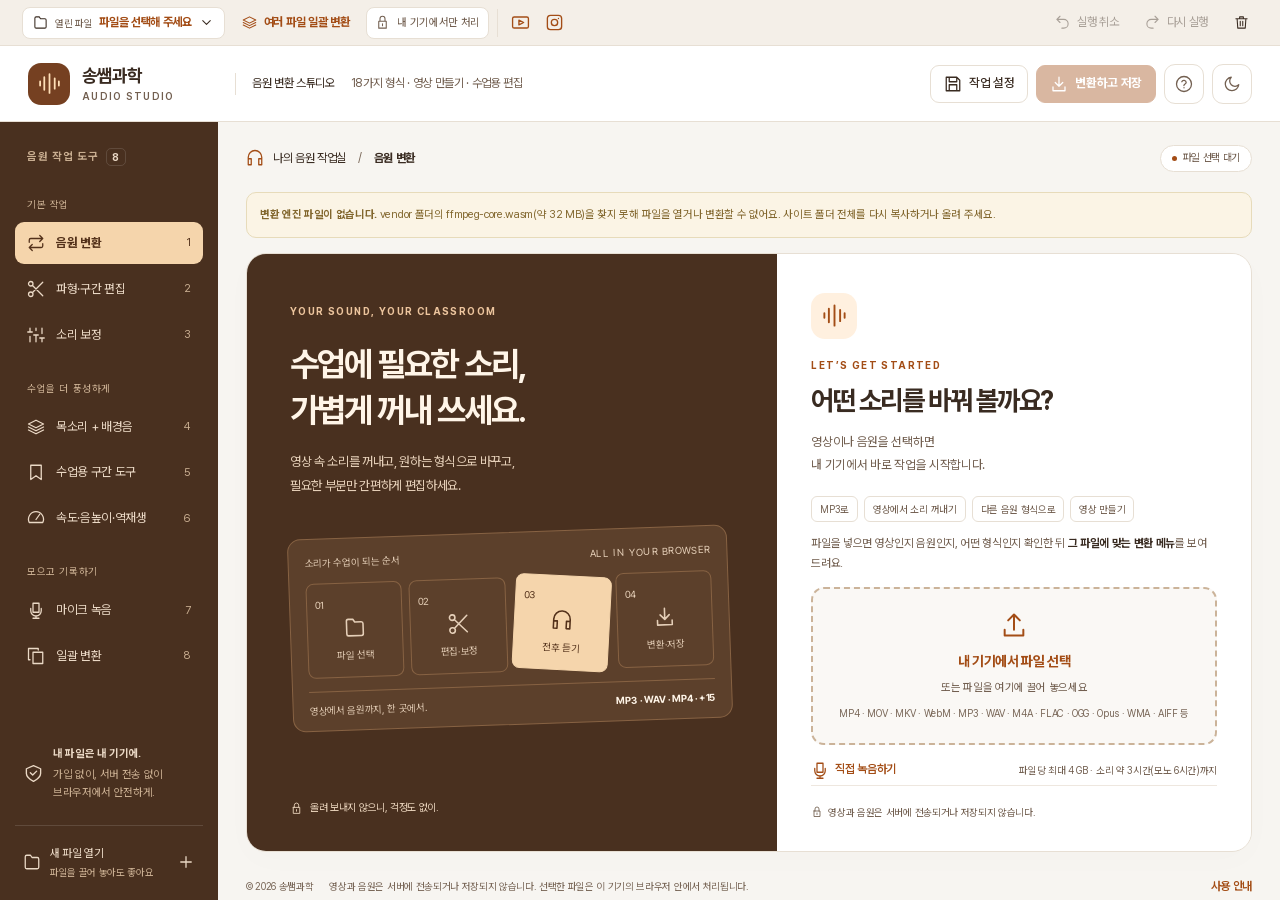
==== commit da22aa1d: "송쌤과학 음원 변환 스튜디오 v1.4.1 — 저장은 한 번 누르기로 - 변환·녹음·일괄·구간 저장이 단추 한 번에 파일까지(여럿이면 ZIP 하나) - 「녹음 마치고 바로 저장」, " ====
--- a/index.html
+++ b/index.html
@@ -25,7 +25,7 @@
 <header class="app-header">
 <a class="brand" href="#" data-action="home"><span class="brand-mark" data-icon="audio"></span><span><strong>송쌤과학</strong><small>AUDIO STUDIO</small></span></a>
 <div class="header-context"><span class="header-divider"></span><span>음원 변환 스튜디오</span><span class="sub">18가지 형식 · 영상 만들기 · 수업용 편집</span></div>
-<div class="header-actions"><button class="btn" data-action="project"><span data-icon="save"></span><span>작업 설정</span></button><button class="btn primary" data-action="export" id="headerExport" disabled><span data-icon="download"></span><span>변환·내보내기</span></button><button class="utility-btn" data-action="help" aria-label="사용 도움말"><span data-icon="help"></span></button><button class="utility-btn" data-action="theme" aria-label="밝은 화면·어두운 화면 전환"><span data-icon="moon"></span></button></div>
+<div class="header-actions"><button class="btn" data-action="project"><span data-icon="save"></span><span>작업 설정</span></button><button class="btn primary" data-action="export" id="headerExport" title="지금 설정으로 변환하고 바로 저장" disabled><span data-icon="download"></span><span>변환하고 저장</span></button><button class="utility-btn" data-action="help" aria-label="사용 도움말"><span data-icon="help"></span></button><button class="utility-btn" data-action="theme" aria-label="밝은 화면·어두운 화면 전환"><span data-icon="moon"></span></button></div>
 </header>
 <div class="app-body">
 <aside class="rail" aria-label="편집 도구">
@@ -70,7 +70,7 @@
 </section>
 <section class="clips-card card"><div class="section-row"><h3>편집 구간</h3><span class="sub" id="clipSummary">원본을 그대로 사용해요</span></div><div id="clipList"></div></section>
 <section class="result-card card" id="resultCard" hidden></section>
-<div class="hint studio-hint"><span data-icon="info"></span><p><strong>원본은 그대로, 편집은 자유롭게.</strong> 언제든 실행 취소할 수 있습니다. 설정을 바꾼 뒤에는 편집본 듣기 또는 변환으로 새 결과를 확인하세요.</p></div>
+<div class="hint studio-hint"><span data-icon="info"></span><p><strong>원본은 그대로, 편집은 자유롭게.</strong> 언제든 실행 취소할 수 있습니다. 설정을 바꾼 뒤에는 편집본 B로 들어 보고, 「변환하고 저장」을 누르면 새 파일이 바로 저장됩니다.</p></div>
 </div>
 </div>
 <section id="auxPanel" class="card aux-panel" hidden></section>
--- a/style.css
+++ b/style.css
@@ -1,7 +1,7 @@
 @font-face{font-family:Pretendard;src:url('vendor/PretendardVariable.woff2') format('woff2');font-weight:100 900;font-display:swap}
 :root{--bg-main:#f7f5f1;--bg-card:#ffffff;--bg-soft:#f4efe8;--bg-input:#faf8f5;--text-main:#392b21;--text-sub:#725f50;--text-mute:#796758;--border-soft:#e7dfd4;--border-line:#eee7df;--border-hover:#cbb399;--accent:#a34d16;--accent-hover:#833a0c;--accent-soft:#fff0df;--primary:#a34d16;--primary-hover:#833a0c;--rail-bg:#49301f;--rail-text:#ebd9c6;--rail-mute:#c9ae91;--rail-line:#ffffff20;--rail-active:#f5d5ac;--rail-active-text:#53311a;--brand-mark:#754021;--brand-ink:#ffdfb7;--story-bg:#49301f;--story-2:#5c402b;--story-line:#876243;--story-ink:#fff5e8;--story-sub:#e5cfb8;--story-eyebrow:#edc59e;--chosen:#f5d5ac;--chosen-ink:#53311a;--danger:#a4483a;--danger-soft:#faf0ec;--danger-line:#ecd1c8;--warn:#82672e;--warn-soft:#fbf4e5;--warn-line:#e7dbba;--surface-shadow:0 8px 32px #00000004;--pop-shadow:0 14px 44px #00000022;--scrim:#28190d85;--wave:#b96931;--wave-muted:#b5a38f;--wave-selection:#b9693124;--catalog-bg:#f4efe8;--catalog-card:#ffffff;--catalog-line:#e7dfd4;--font:Pretendard,-apple-system,BlinkMacSystemFont,system-ui,'Apple SD Gothic Neo','Malgun Gothic',sans-serif;color-scheme:light}
 html[data-theme=dark]{--bg-main:#1c1713;--bg-card:#272019;--bg-soft:#34291f;--bg-input:#30271f;--text-main:#f7eddf;--text-sub:#d0bda8;--text-mute:#bda990;--border-soft:#514131;--border-line:#443629;--border-hover:#816349;--accent:#f5bc83;--accent-hover:#ffd7af;--accent-soft:#51351f;--primary:#a34d16;--primary-hover:#b15a24;--rail-bg:#291b11;--rail-mute:#c9ae91;--brand-mark:#754021;--story-bg:#291b11;--story-2:#3b2b1d;--story-line:#715234;--danger:#f1b3a1;--danger-soft:#432c25;--danger-line:#6c493e;--warn:#dcc98a;--warn-soft:#393622;--warn-line:#5f5532;--surface-shadow:0 8px 32px #00000020;--pop-shadow:0 14px 44px #00000066;--scrim:#000000a0;--wave:#efb379;--wave-muted:#927c64;--wave-selection:#efb37928;--catalog-bg:#120a06;--catalog-card:#1b0f0a;--catalog-line:#3a2318;color-scheme:dark}
-*{box-sizing:border-box}html,body{margin:0}body{font:13px/1.6 var(--font);letter-spacing:-.025em;color:var(--text-main);background:var(--bg-main);font-synthesis:none;-webkit-font-smoothing:antialiased;min-height:100dvh}button,input,select,textarea{font:inherit;letter-spacing:inherit;color:inherit}button,a{touch-action:manipulation}button{cursor:pointer}button:disabled{cursor:not-allowed;opacity:.4}button,a,input,select,textarea,[tabindex]{outline-offset:3px}:focus-visible{outline:3px solid var(--accent)}a{color:inherit}h1,h2,h3,p{margin:0;word-break:keep-all}h1,h2,h3{letter-spacing:-.045em}h2{font-size:21px;line-height:1.4}h3{font-size:14px}svg{width:18px;height:18px;display:block;flex:none}span[data-icon]{display:inline-flex;align-items:center;justify-content:center;flex:none}[hidden]{display:none!important}.spacer{flex:1}.sub{color:var(--text-sub)}.tiny{font-size:11px}.eyebrow{font-size:10px;font-weight:700;letter-spacing:.14em;display:block}.text-btn{display:inline-flex;align-items:center;gap:6px;background:none;border:0;padding:5px 0;color:var(--accent);font-size:12px;font-weight:600}.text-btn:hover{text-decoration:underline}.btn{display:inline-flex;align-items:center;justify-content:center;gap:7px;min-height:38px;padding:8px 13px;border:1px solid var(--border-soft);border-radius:9px;background:var(--bg-card);font-size:12.5px;font-weight:500;line-height:1.3;white-space:nowrap;transition:background .15s}.btn:hover:not(:disabled){background:var(--bg-soft);border-color:var(--border-hover)}.btn.primary{background:var(--primary);border-color:var(--primary);color:#fff;font-weight:700}.btn.primary:hover:not(:disabled){background:var(--primary-hover)}.btn.on{color:var(--accent);background:var(--accent-soft);border-color:var(--accent)}.btn.icon{width:36px;min-height:34px;padding:0}.btn.block{width:100%}.btn.lg{min-height:46px}.btn.danger{color:var(--danger)}.utility-btn{width:40px;height:40px;display:grid;place-items:center;background:var(--bg-card);border:1px solid var(--border-soft);border-radius:11px;color:var(--text-sub)}.utility-btn:hover{background:var(--accent-soft)}.skip-link{position:fixed;left:10px;top:-80px;background:var(--bg-card);z-index:200;padding:10px}.skip-link:focus{top:10px}.top-bar{height:46px;display:flex;align-items:center;gap:8px;padding:5px 22px;background:var(--bg-soft);border-bottom:1px solid var(--border-soft)}.top-bar button{display:inline-flex;align-items:center;gap:7px;min-height:32px;padding:5px 8px;border:1px solid transparent;background:transparent;border-radius:8px;font-size:12px}.top-bar button:hover:not(:disabled){background:var(--accent-soft)}.top-bar .file-current{background:var(--bg-card);border-color:var(--border-soft);padding:5px 10px;max-width:290px}.file-current small{font-size:10px;color:var(--text-sub);white-space:nowrap}.file-current strong{color:var(--accent);overflow:hidden;text-overflow:ellipsis;white-space:nowrap;max-width:175px}.top-bar .bar-accent{color:var(--accent);font-weight:700}.top-bar .local-badge{font-size:11px;background:var(--bg-card);border-color:var(--border-soft);color:var(--text-sub)}.top-bar svg{width:15px;height:15px}.social{display:flex;border-left:1px solid var(--border-soft);padding-left:10px;gap:9px;color:var(--accent)}.social a{display:grid;place-items:center;width:25px;height:28px}.social svg{width:19px;height:19px}.app-header{height:76px;display:flex;align-items:center;gap:27px;padding:0 28px;background:var(--bg-card);border-bottom:1px solid var(--border-soft)}.brand{text-decoration:none;display:flex;align-items:center;gap:12px;min-width:180px}.brand-mark{background:var(--brand-mark);color:var(--brand-ink);height:42px;width:42px;border-radius:13px}.brand-mark svg{width:25px;height:25px}.brand strong{display:block;font-size:18px;font-weight:700;letter-spacing:-.06em;line-height:1.4}.brand small{display:block;color:var(--text-sub);font-size:10px;font-weight:600;letter-spacing:.13em}.header-context{display:flex;align-items:center;gap:16px;font-size:12px}.header-divider{height:22px;width:1px;background:var(--border-soft)}.header-actions{display:flex;gap:8px;align-items:center;margin-left:auto}.app-body{display:flex;min-height:calc(100dvh - 122px)}.rail{width:218px;flex:none;background:var(--rail-bg);color:var(--rail-text);padding:26px 15px 20px;display:flex;flex-direction:column}.rail-heading{padding:0 12px;display:flex;align-items:center;gap:8px;color:var(--rail-mute);font-size:11px;font-weight:700;letter-spacing:.06em;margin-bottom:8px}.rail-count{border:1px solid var(--rail-line);padding:0 5px;border-radius:5px;font-size:10px;color:var(--rail-text)}.rail-group{color:var(--rail-mute);font-size:10px;letter-spacing:.06em;margin:22px 12px 8px}.nav-item{border:0;display:flex;align-items:center;gap:11px;height:42px;background:transparent;color:var(--rail-text);padding:0 12px;border-radius:9px;text-align:left;font-size:12.5px;margin:2px 0;white-space:nowrap}.nav-item kbd{font:11px var(--font);margin-left:auto;color:var(--rail-mute)}.nav-item.active{background:var(--rail-active);color:var(--rail-active-text);font-weight:700}.nav-item.active kbd{color:var(--rail-active-text)}.nav-item:not(.active):hover{background:var(--rail-line)}.rail :focus-visible{outline-color:var(--rail-active)}.rail-bottom{margin-top:auto;padding-top:50px}.rail-note{display:flex;gap:10px;padding:16px 9px 23px;border-bottom:1px solid var(--rail-line);font-size:11px}.rail-note svg{width:19px;height:19px}.rail-note p{font-size:11px;color:var(--rail-mute);margin-top:4px}.rail-open{width:100%;display:flex;align-items:center;gap:9px;border:0;color:var(--rail-text);background:none;text-align:left;font-size:11.5px;padding:18px 8px 0}.rail-open small{display:block;font-size:10px;color:var(--rail-mute);margin-top:2px}.rail-open>span:last-child{margin-left:auto}main{flex:1;min-width:0;padding:23px 28px 0;max-width:1920px}.breadcrumb{display:flex;gap:9px;align-items:center;min-height:26px;margin-bottom:20px;font-size:12px}.breadcrumb>svg,.breadcrumb>[data-icon]{color:var(--accent)}.breadcrumb #crumbFile{overflow:hidden;text-overflow:ellipsis;white-space:nowrap;max-width:40%}.slash{color:var(--text-mute);margin:0 3px}.pill{display:inline-flex;align-items:center;gap:6px;border:1px solid var(--border-soft);padding:4px 11px;border-radius:999px;font-size:10.5px;color:var(--text-sub);white-space:nowrap;background:var(--bg-card)}.pill:before{content:'';width:5px;height:5px;border-radius:50%;background:var(--accent)}.welcome{display:grid;grid-template-columns:1.12fr 1fr;border:1px solid var(--border-soft);border-radius:20px;overflow:hidden;min-height:565px;box-shadow:var(--surface-shadow)}.story{background:var(--story-bg);color:var(--story-ink);padding:49px 43px 34px;display:flex;flex-direction:column}.story .eyebrow{color:var(--story-eyebrow);font-size:10px;margin-bottom:22px}.story h1{font-size:clamp(29px,2.65vw,43px);font-weight:700;line-height:1.36;letter-spacing:-.06em}.story>p{font-size:13px;color:var(--story-sub);line-height:1.85;margin-top:17px}.story-preview{margin:34px 4px 24px 0;padding:15px 16px 12px;background:var(--story-2);border:1px solid var(--story-line);border-radius:13px;transform:rotate(-2deg)}.preview-caption{display:flex;justify-content:space-between;align-items:center;color:var(--story-sub);font-size:10px}.preview-caption span:last-child{font-size:10px;letter-spacing:.06em}.preview-steps{display:grid;grid-template-columns:repeat(4,1fr);gap:7px;margin:13px 0}.preview-steps>div{border:1px solid var(--story-line);border-radius:8px;height:95px;display:flex;flex-direction:column;gap:8px;align-items:center;justify-content:center;color:var(--story-sub)}.preview-steps>div>span:first-child{font-size:10px;align-self:flex-start;margin-left:8px;line-height:1}.preview-steps small{font-size:10px}.preview-steps>div.chosen{background:var(--chosen);color:var(--chosen-ink);transform:rotate(5deg);border-color:var(--chosen)}.preview-steps svg{width:22px;height:22px}.preview-bottom{display:flex;justify-content:space-between;gap:8px;border-top:1px solid var(--story-line);padding-top:10px;font-size:10px;color:var(--story-sub)}.preview-bottom strong{color:var(--story-ink)}.story-foot{display:flex;align-items:center;gap:7px;font-size:10.5px;color:var(--story-sub);margin-top:auto}.story-foot svg{width:13px;height:13px}.start-panel{background:var(--bg-card);padding:39px 34px 30px;display:flex;flex-direction:column;align-items:flex-start}.start-icon{height:46px;width:46px;border-radius:14px;color:var(--accent);background:var(--accent-soft);margin-bottom:18px}.start-icon svg{width:27px;height:27px}.start-panel .eyebrow{color:var(--accent);font-size:10px;margin-bottom:9px}.start-panel h2{font-size:27px;font-weight:700;letter-spacing:-.055em}.start-panel>p{color:var(--text-sub);font-size:12.5px;margin-top:12px;line-height:1.8}.feature-chips{display:flex;gap:6px;flex-wrap:wrap;margin:20px 0}.feature-chips span{font-size:10px;padding:4px 8px;border:1px solid var(--border-soft);border-radius:6px;color:var(--text-sub)}.drop-select{width:100%;display:flex;flex-direction:column;align-items:center;justify-content:center;background:var(--bg-input);border:2px dashed var(--border-hover);border-radius:13px;min-height:158px;gap:6px;padding:15px 5px}.drop-select>[data-icon]{margin-bottom:5px;color:var(--accent)}.drop-select svg{width:28px;height:28px}.drop-select strong{font-size:14px;color:var(--accent)}.drop-select span:not([data-icon]){font-size:11px;color:var(--text-sub)}.drop-select small{font-size:10px;color:var(--text-mute);margin-top:3px}.drop-select:hover{background:var(--accent-soft);border-color:var(--accent)}.start-bottom{display:flex;align-items:center;justify-content:space-between;gap:5px;width:100%;margin-top:10px}.start-bottom>.sub{font-size:10px}.start-panel .privacy-small{font-size:10px;display:flex;align-items:center;gap:5px;border-top:1px solid var(--border-line);padding-top:17px;margin-top:auto;width:100%}.privacy-small svg{width:12px;height:12px}footer{display:flex;align-items:center;gap:16px;font-size:10px;color:var(--text-mute);padding:20px 0 17px}footer>span:first-child{white-space:nowrap}footer>button{font-size:10px;margin-left:auto;white-space:nowrap}.card{background:var(--bg-card);border:1px solid var(--border-soft);border-radius:18px;box-shadow:var(--surface-shadow);overflow:hidden}.workbench{display:grid;grid-template-columns:292px minmax(0,1fr);gap:18px;align-items:start}.settings{padding:22px 20px}.settings-head{border-bottom:1px solid var(--border-line);padding-bottom:19px;margin-bottom:19px}.settings-head .eyebrow{color:var(--accent);margin-bottom:7px}.settings-head p{font-size:12px;line-height:1.75;color:var(--text-sub);margin-top:9px}.field{display:block;margin:16px 0}.field>span:first-child,.field-title{display:flex;align-items:center;justify-content:space-between;gap:10px;font-size:12px;font-weight:600;margin-bottom:7px}.field output,.field-title strong{color:var(--accent);font-variant-numeric:tabular-nums}.field small{display:block;color:var(--text-sub);font-size:10.5px;margin-top:5px}input:not([type=range],[type=checkbox]),select,textarea{background:var(--bg-input);border:1px solid var(--border-soft);border-radius:9px;padding:8px 10px;min-height:40px;width:100%;font-size:12px}input[type=checkbox]{accent-color:var(--primary);width:16px;height:16px}input[type=range]{accent-color:var(--primary);width:100%;height:20px;margin:2px 0;cursor:pointer}.fields-2{display:grid;grid-template-columns:1fr 1fr;gap:10px}.fields-2 .field{margin-top:6px}.check{display:flex;align-items:center;gap:7px;font-size:12px;margin:11px 0}.hint{background:var(--bg-soft);padding:12px 13px;border-radius:10px;font-size:11px;line-height:1.8;color:var(--text-sub);margin:15px 0}.hint.warn{background:var(--warn-soft);color:var(--warn);border:1px solid var(--warn-line)}.hint.danger{background:var(--danger-soft);color:var(--danger);border:1px solid var(--danger-line)}.divider{height:1px;background:var(--border-line);margin:20px 0}.format-grid{display:grid;grid-template-columns:repeat(2,1fr);gap:8px}.format-tile{display:flex;flex-direction:column;justify-content:center;align-items:flex-start;gap:1px;min-height:62px;padding:10px 12px;border:1px solid var(--border-soft);border-radius:10px;background:var(--bg-card)}.format-tile strong{font-size:15px}.format-tile small{font-size:10px;color:var(--text-sub)}.format-tile.on{background:var(--accent-soft);border-color:var(--accent);color:var(--accent)}details{border-top:1px solid var(--border-line);margin-top:18px;padding-top:13px}summary{cursor:pointer;color:var(--text-sub);font-size:12px;font-weight:600}.output-estimate{display:flex;align-items:center;justify-content:space-between;font-size:11px;margin:20px 0 11px;color:var(--text-sub)}.output-estimate strong{font-size:17px;color:var(--accent);letter-spacing:-.03em}.main-stage{min-width:0}.audio-card{padding:22px}.stage-header{display:flex;align-items:center;gap:12px;justify-content:space-between}.stage-header .eyebrow{font-size:10px;color:var(--text-mute);margin-bottom:5px}.stage-header h2{font-size:17px;overflow-wrap:anywhere;word-break:break-all;line-height:1.45}.stage-header>div{min-width:0}.source-meta{display:flex;gap:7px 12px;flex-wrap:wrap;color:var(--text-sub);font-size:10.5px;margin:12px 0 20px}.source-meta span+span:before{content:'·';margin-right:9px;color:var(--text-mute)}.audio-track-picker{margin-bottom:14px}.wave-toolbar{display:flex;align-items:center;gap:7px;border-top:1px solid var(--border-line);padding-top:16px}.seg{display:inline-flex;padding:3px;gap:2px;background:var(--bg-soft);border-radius:9px}.seg button{border:0;background:transparent;color:var(--text-sub);padding:6px 11px;border-radius:7px;font-size:11px;min-height:31px}.seg button.on{background:var(--bg-card);box-shadow:0 1px 4px #0000000d;color:var(--accent);font-weight:700}.wave-toolbar>#zoomLabel{font-size:10px;color:var(--text-sub);min-width:28px;text-align:center}.wave-wrap{margin-top:16px;background:var(--bg-input);border:1px solid var(--border-soft);border-radius:11px;overflow:hidden;height:200px;position:relative;touch-action:none;cursor:crosshair}.wave-wrap canvas{width:100%;height:100%;display:block}.wave-caption{display:flex;justify-content:space-between;gap:8px;font-size:10px;color:var(--text-sub);margin:9px 0 17px}.selection-fields{display:flex;gap:12px;align-items:center;padding:12px 0;border-top:1px solid var(--border-line);border-bottom:1px solid var(--border-line)}.selection-fields label{display:flex;align-items:center;gap:5px;font-size:10.5px;white-space:nowrap}.selection-fields input{width:82px;min-height:34px;text-align:right;padding:6px;font-variant-numeric:tabular-nums}.selection-length{font-size:10px;color:var(--text-sub);margin-left:auto}.selection-length strong{display:block;font-size:12px;color:var(--accent);font-variant-numeric:tabular-nums}.quick-tools{display:flex;gap:6px;flex-wrap:wrap;margin:13px 0}.quick-tools .btn{font-size:10.5px;min-height:33px;padding:7px 9px}.quick-tools svg{height:14px;width:14px}.quick-tools .text-btn{font-size:10.5px}.playback{background:var(--bg-soft);padding:15px 15px 12px;border-radius:12px;margin-top:19px}.transport{display:flex;align-items:center;gap:5px}.transport .btn{background:transparent;border-color:transparent;width:27px;min-height:30px}.transport svg{width:16px;height:16px}.play-btn{border:0;border-radius:50%;background:var(--primary);color:#fff;width:40px;height:40px;display:grid;place-items:center;flex:none}.play-btn svg{width:19px;height:19px}.time-display{font-variant-numeric:tabular-nums;margin-left:7px;font-size:11px;display:flex;flex-direction:column;line-height:1.6;white-space:nowrap}.time-display span{font-size:10px;color:var(--text-sub)}.loop-check{font-size:10px;display:flex;align-items:center;gap:3px;white-space:nowrap}.loop-check input{width:13px;height:13px}.playback>#seek{margin:11px 0 7px}.listen-options{display:flex;align-items:center;gap:8px;font-size:10px}.listen-options>input{width:75px}.listen-options label{display:flex;align-items:center;gap:6px;font-size:10px;margin-left:5px;white-space:nowrap}.listen-options select{min-height:28px;padding:3px 4px;font-size:10px;width:55px}.listen-options .text-btn{color:var(--text-sub)}.playback>.tiny{margin-top:7px;font-size:10px}.meter-label{display:flex;align-items:center;gap:4px;color:var(--text-sub);margin-left:auto;font-size:10px}meter{width:38px;height:10px;accent-color:var(--primary)}.clips-card{margin-top:16px;padding:16px 20px}.section-row{display:flex;align-items:center;justify-content:space-between;gap:9px;margin-bottom:12px}.section-row .sub{font-size:10px}.clip-row{display:flex;align-items:center;gap:8px;font-size:11px;padding:9px 0;border-top:1px solid var(--border-line)}.clip-row:first-child{border:0}.clip-index{background:var(--accent-soft);color:var(--accent);height:28px;width:28px;border-radius:7px;display:grid;place-items:center;font-size:10px;flex:none}.clip-name{min-width:0;flex:1;overflow:hidden;text-overflow:ellipsis;white-space:nowrap}.clip-name small{display:block;color:var(--text-sub);font-size:10px}.clip-row .btn{min-height:28px;width:27px}.clip-row svg{width:13px;height:13px}.studio-hint{display:flex;align-items:flex-start;gap:8px;margin:16px 0 0;font-size:10.5px;background:transparent;border:1px dashed var(--border-hover)}.studio-hint svg{width:15px;height:15px;margin-top:3px}.studio-hint strong{color:var(--text-main)}.result-card{margin-top:16px}.result-heading{background:var(--story-bg);padding:20px;color:var(--story-ink);display:flex;gap:12px;align-items:center}.result-heading .eyebrow{color:var(--story-eyebrow);font-size:10px}.result-heading h2{font-size:20px}.result-heading>.result-check{height:40px;width:40px;background:var(--chosen);color:var(--chosen-ink);border-radius:50%;display:grid;place-items:center}.result-body{padding:20px}.result-body p{font-size:11px;color:var(--text-sub);margin:7px 0}.result-body strong{overflow-wrap:anywhere;word-break:break-all}.result-actions{display:flex;flex-wrap:wrap;gap:8px;margin-top:14px}.aux-panel{padding:28px;min-height:350px}.aux-panel h2{font-size:26px}.aux-panel>p{margin:12px 0 20px;color:var(--text-sub)}.aux-panel .actions{display:flex;flex-wrap:wrap;gap:8px}.aux-panel .fields-2{max-width:600px}.record-time{font-variant-numeric:tabular-nums;font-size:48px;font-weight:600;margin:25px 0}.batch-row{border-top:1px solid var(--border-line);padding:15px 0;display:flex;align-items:center;gap:10px}.batch-row .batch-info{flex:1;min-width:0}.batch-info strong{display:block;overflow-wrap:anywhere;font-size:12px}.batch-info small{font-size:10px;color:var(--text-sub)}.batch-row input{max-width:190px}.batch-row .btn{font-size:10px;padding:7px}.bookmark-row{display:flex;gap:5px;align-items:center;border-bottom:1px solid var(--border-line);padding:8px 0;font-size:11px}.bookmark-row>span{flex:1}.bookmark-row .btn{min-height:28px}.mix-wave{width:100%;height:65px;border:1px solid var(--border-soft);border-radius:8px;margin:10px 0}.preset-actions{display:flex;gap:5px;flex-wrap:wrap}.preset-actions .btn{font-size:10px;padding:6px 8px}.busy{position:fixed;inset:0;background:var(--scrim);backdrop-filter:blur(3px);z-index:100;display:grid;place-items:center}.busy-inner{background:var(--bg-card);border:1px solid var(--border-soft);padding:25px;border-radius:18px;display:flex;align-items:center;gap:18px;box-shadow:var(--pop-shadow);max-width:92vw}.busy-inner strong{font-size:14px}.busy-inner p{font-size:11px;color:var(--text-sub);margin-top:4px}.spinner{width:29px;height:29px;border:3px solid var(--border-soft);border-top-color:var(--accent);border-radius:50%;animation:spin 1s linear infinite;flex:none}@keyframes spin{to{transform:rotate(360deg)}}.toast{position:fixed;bottom:24px;left:50%;transform:translateX(-50%);background:var(--text-main);color:var(--bg-card);padding:12px 20px;border-radius:12px;box-shadow:var(--pop-shadow);font-size:12px;z-index:200;max-width:90vw}.toast.error{background:var(--danger);color:var(--bg-card)}dialog{border:1px solid var(--border-soft);border-radius:22px;padding:27px;background:var(--bg-card);color:var(--text-main);width:min(650px,calc(100vw - 30px));max-height:85dvh;box-shadow:0 28px 100px #0000003d}dialog::backdrop{background:var(--scrim);backdrop-filter:blur(4px)}.modal-head{display:flex;align-items:center;justify-content:space-between;gap:15px;border-bottom:1px solid var(--border-line);padding-bottom:15px;margin-bottom:18px}.modal-head h2{font-size:21px}dialog p,dialog li{font-size:12px;line-height:1.85;margin:8px 0}dialog h3{margin-top:22px}dialog .actions{display:flex;justify-content:flex-end;gap:8px;margin-top:24px}dialog kbd{background:var(--bg-soft);border:1px solid var(--border-soft);border-bottom-width:2px;padding:2px 6px;border-radius:5px}dialog table{width:100%;font-size:12px;border-collapse:collapse}dialog th,dialog td{padding:8px 6px;text-align:left;border-bottom:1px solid var(--border-line)}.dragging .drop-select{background:var(--accent-soft);border-color:var(--accent)}.dragging #workspace{outline:3px dashed var(--accent);outline-offset:-6px}
+*{box-sizing:border-box}html,body{margin:0}body{font:13px/1.6 var(--font);letter-spacing:-.025em;color:var(--text-main);background:var(--bg-main);font-synthesis:none;-webkit-font-smoothing:antialiased;min-height:100dvh}button,input,select,textarea{font:inherit;letter-spacing:inherit;color:inherit}button,a{touch-action:manipulation}button{cursor:pointer}button:disabled{cursor:not-allowed;opacity:.4}button,a,input,select,textarea,[tabindex]{outline-offset:3px}:focus-visible{outline:3px solid var(--accent)}a{color:inherit}h1,h2,h3,p{margin:0;word-break:keep-all}h1,h2,h3{letter-spacing:-.045em}h2{font-size:21px;line-height:1.4}h3{font-size:14px}svg{width:18px;height:18px;display:block;flex:none}span[data-icon]{display:inline-flex;align-items:center;justify-content:center;flex:none}[hidden]{display:none!important}.spacer{flex:1}.sub{color:var(--text-sub)}.tiny{font-size:11px}.eyebrow{font-size:10px;font-weight:700;letter-spacing:.14em;display:block}.text-btn{display:inline-flex;align-items:center;gap:6px;background:none;border:0;padding:5px 0;color:var(--accent);font-size:12px;font-weight:600}.text-btn:hover{text-decoration:underline}.btn{display:inline-flex;align-items:center;justify-content:center;gap:7px;min-height:38px;padding:8px 13px;border:1px solid var(--border-soft);border-radius:9px;background:var(--bg-card);font-size:12.5px;font-weight:500;line-height:1.3;white-space:nowrap;transition:background .15s}.btn:hover:not(:disabled){background:var(--bg-soft);border-color:var(--border-hover)}.btn.primary{background:var(--primary);border-color:var(--primary);color:#fff;font-weight:700}.btn.primary:hover:not(:disabled){background:var(--primary-hover)}.btn.on{color:var(--accent);background:var(--accent-soft);border-color:var(--accent)}.btn.icon{width:36px;min-height:34px;padding:0}.btn.block{width:100%}.btn.lg{min-height:46px}.btn.danger{color:var(--danger)}.utility-btn{width:40px;height:40px;display:grid;place-items:center;background:var(--bg-card);border:1px solid var(--border-soft);border-radius:11px;color:var(--text-sub)}.utility-btn:hover{background:var(--accent-soft)}.skip-link{position:fixed;left:10px;top:-80px;background:var(--bg-card);z-index:200;padding:10px}.skip-link:focus{top:10px}.top-bar{height:46px;display:flex;align-items:center;gap:8px;padding:5px 22px;background:var(--bg-soft);border-bottom:1px solid var(--border-soft)}.top-bar button{display:inline-flex;align-items:center;gap:7px;min-height:32px;padding:5px 8px;border:1px solid transparent;background:transparent;border-radius:8px;font-size:12px}.top-bar button:hover:not(:disabled){background:var(--accent-soft)}.top-bar .file-current{background:var(--bg-card);border-color:var(--border-soft);padding:5px 10px;max-width:290px}.file-current small{font-size:10px;color:var(--text-sub);white-space:nowrap}.file-current strong{color:var(--accent);overflow:hidden;text-overflow:ellipsis;white-space:nowrap;max-width:175px}.top-bar .bar-accent{color:var(--accent);font-weight:700}.top-bar .local-badge{font-size:11px;background:var(--bg-card);border-color:var(--border-soft);color:var(--text-sub)}.top-bar svg{width:15px;height:15px}.social{display:flex;border-left:1px solid var(--border-soft);padding-left:10px;gap:9px;color:var(--accent)}.social a{display:grid;place-items:center;width:25px;height:28px}.social svg{width:19px;height:19px}.app-header{height:76px;display:flex;align-items:center;gap:27px;padding:0 28px;background:var(--bg-card);border-bottom:1px solid var(--border-soft)}.brand{text-decoration:none;display:flex;align-items:center;gap:12px;min-width:180px}.brand-mark{background:var(--brand-mark);color:var(--brand-ink);height:42px;width:42px;border-radius:13px}.brand-mark svg{width:25px;height:25px}.brand strong{display:block;font-size:18px;font-weight:700;letter-spacing:-.06em;line-height:1.4}.brand small{display:block;color:var(--text-sub);font-size:10px;font-weight:600;letter-spacing:.13em}.header-context{display:flex;align-items:center;gap:16px;font-size:12px}.header-divider{height:22px;width:1px;background:var(--border-soft)}.header-actions{display:flex;gap:8px;align-items:center;margin-left:auto}.app-body{display:flex;min-height:calc(100dvh - 122px)}.rail{width:218px;flex:none;background:var(--rail-bg);color:var(--rail-text);padding:26px 15px 20px;display:flex;flex-direction:column}.rail-heading{padding:0 12px;display:flex;align-items:center;gap:8px;color:var(--rail-mute);font-size:11px;font-weight:700;letter-spacing:.06em;margin-bottom:8px}.rail-count{border:1px solid var(--rail-line);padding:0 5px;border-radius:5px;font-size:10px;color:var(--rail-text)}.rail-group{color:var(--rail-mute);font-size:10px;letter-spacing:.06em;margin:22px 12px 8px}.nav-item{border:0;display:flex;align-items:center;gap:11px;height:42px;background:transparent;color:var(--rail-text);padding:0 12px;border-radius:9px;text-align:left;font-size:12.5px;margin:2px 0;white-space:nowrap}.nav-item kbd{font:11px var(--font);margin-left:auto;color:var(--rail-mute)}.nav-item.active{background:var(--rail-active);color:var(--rail-active-text);font-weight:700}.nav-item.active kbd{color:var(--rail-active-text)}.nav-item:not(.active):hover{background:var(--rail-line)}.rail :focus-visible{outline-color:var(--rail-active)}.rail-bottom{margin-top:auto;padding-top:50px}.rail-note{display:flex;gap:10px;padding:16px 9px 23px;border-bottom:1px solid var(--rail-line);font-size:11px}.rail-note svg{width:19px;height:19px}.rail-note p{font-size:11px;color:var(--rail-mute);margin-top:4px}.rail-open{width:100%;display:flex;align-items:center;gap:9px;border:0;color:var(--rail-text);background:none;text-align:left;font-size:11.5px;padding:18px 8px 0}.rail-open small{display:block;font-size:10px;color:var(--rail-mute);margin-top:2px}.rail-open>span:last-child{margin-left:auto}main{flex:1;min-width:0;padding:23px 28px 0;max-width:1920px}.breadcrumb{display:flex;gap:9px;align-items:center;min-height:26px;margin-bottom:20px;font-size:12px}.breadcrumb>svg,.breadcrumb>[data-icon]{color:var(--accent)}.breadcrumb #crumbFile{overflow:hidden;text-overflow:ellipsis;white-space:nowrap;max-width:40%}.slash{color:var(--text-mute);margin:0 3px}.pill{display:inline-flex;align-items:center;gap:6px;border:1px solid var(--border-soft);padding:4px 11px;border-radius:999px;font-size:10.5px;color:var(--text-sub);white-space:nowrap;background:var(--bg-card)}.pill:before{content:'';width:5px;height:5px;border-radius:50%;background:var(--accent)}.welcome{display:grid;grid-template-columns:1.12fr 1fr;border:1px solid var(--border-soft);border-radius:20px;overflow:hidden;min-height:565px;box-shadow:var(--surface-shadow)}.story{background:var(--story-bg);color:var(--story-ink);padding:49px 43px 34px;display:flex;flex-direction:column}.story .eyebrow{color:var(--story-eyebrow);font-size:10px;margin-bottom:22px}.story h1{font-size:clamp(29px,2.65vw,43px);font-weight:700;line-height:1.36;letter-spacing:-.06em}.story>p{font-size:13px;color:var(--story-sub);line-height:1.85;margin-top:17px}.story-preview{margin:34px 4px 24px 0;padding:15px 16px 12px;background:var(--story-2);border:1px solid var(--story-line);border-radius:13px;transform:rotate(-2deg)}.preview-caption{display:flex;justify-content:space-between;align-items:center;color:var(--story-sub);font-size:10px}.preview-caption span:last-child{font-size:10px;letter-spacing:.06em}.preview-steps{display:grid;grid-template-columns:repeat(4,1fr);gap:7px;margin:13px 0}.preview-steps>div{border:1px solid var(--story-line);border-radius:8px;height:95px;display:flex;flex-direction:column;gap:8px;align-items:center;justify-content:center;color:var(--story-sub)}.preview-steps>div>span:first-child{font-size:10px;align-self:flex-start;margin-left:8px;line-height:1}.preview-steps small{font-size:10px}.preview-steps>div.chosen{background:var(--chosen);color:var(--chosen-ink);transform:rotate(5deg);border-color:var(--chosen)}.preview-steps svg{width:22px;height:22px}.preview-bottom{display:flex;justify-content:space-between;gap:8px;border-top:1px solid var(--story-line);padding-top:10px;font-size:10px;color:var(--story-sub)}.preview-bottom strong{color:var(--story-ink)}.story-foot{display:flex;align-items:center;gap:7px;font-size:10.5px;color:var(--story-sub);margin-top:auto}.story-foot svg{width:13px;height:13px}.start-panel{background:var(--bg-card);padding:39px 34px 30px;display:flex;flex-direction:column;align-items:flex-start}.start-icon{height:46px;width:46px;border-radius:14px;color:var(--accent);background:var(--accent-soft);margin-bottom:18px}.start-icon svg{width:27px;height:27px}.start-panel .eyebrow{color:var(--accent);font-size:10px;margin-bottom:9px}.start-panel h2{font-size:27px;font-weight:700;letter-spacing:-.055em}.start-panel>p{color:var(--text-sub);font-size:12.5px;margin-top:12px;line-height:1.8}.feature-chips{display:flex;gap:6px;flex-wrap:wrap;margin:20px 0}.feature-chips span{font-size:10px;padding:4px 8px;border:1px solid var(--border-soft);border-radius:6px;color:var(--text-sub)}.drop-select{width:100%;display:flex;flex-direction:column;align-items:center;justify-content:center;background:var(--bg-input);border:2px dashed var(--border-hover);border-radius:13px;min-height:158px;gap:6px;padding:15px 5px}.drop-select>[data-icon]{margin-bottom:5px;color:var(--accent)}.drop-select svg{width:28px;height:28px}.drop-select strong{font-size:14px;color:var(--accent)}.drop-select span:not([data-icon]){font-size:11px;color:var(--text-sub)}.drop-select small{font-size:10px;color:var(--text-mute);margin-top:3px}.drop-select:hover{background:var(--accent-soft);border-color:var(--accent)}.start-bottom{display:flex;align-items:center;justify-content:space-between;gap:5px;width:100%;margin-top:10px}.start-bottom>.sub{font-size:10px}.start-panel .privacy-small{font-size:10px;display:flex;align-items:center;gap:5px;border-top:1px solid var(--border-line);padding-top:17px;margin-top:auto;width:100%}.privacy-small svg{width:12px;height:12px}footer{display:flex;align-items:center;gap:16px;font-size:10px;color:var(--text-mute);padding:20px 0 17px}footer>span:first-child{white-space:nowrap}footer>button{font-size:10px;margin-left:auto;white-space:nowrap}.card{background:var(--bg-card);border:1px solid var(--border-soft);border-radius:18px;box-shadow:var(--surface-shadow);overflow:hidden}.workbench{display:grid;grid-template-columns:292px minmax(0,1fr);gap:18px;align-items:start}.settings{padding:22px 20px}.settings-head{border-bottom:1px solid var(--border-line);padding-bottom:19px;margin-bottom:19px}.settings-head .eyebrow{color:var(--accent);margin-bottom:7px}.settings-head p{font-size:12px;line-height:1.75;color:var(--text-sub);margin-top:9px}.field{display:block;margin:16px 0}.field>span:first-child,.field-title{display:flex;align-items:center;justify-content:space-between;gap:10px;font-size:12px;font-weight:600;margin-bottom:7px}.field output,.field-title strong{color:var(--accent);font-variant-numeric:tabular-nums}.field small{display:block;color:var(--text-sub);font-size:10.5px;margin-top:5px}input:not([type=range],[type=checkbox]),select,textarea{background:var(--bg-input);border:1px solid var(--border-soft);border-radius:9px;padding:8px 10px;min-height:40px;width:100%;font-size:12px}input[type=checkbox]{accent-color:var(--primary);width:16px;height:16px}input[type=range]{accent-color:var(--primary);width:100%;height:20px;margin:2px 0;cursor:pointer}.fields-2{display:grid;grid-template-columns:1fr 1fr;gap:10px}.fields-2 .field{margin-top:6px}.check{display:flex;align-items:center;gap:7px;font-size:12px;margin:11px 0}.hint{background:var(--bg-soft);padding:12px 13px;border-radius:10px;font-size:11px;line-height:1.8;color:var(--text-sub);margin:15px 0}.hint.warn{background:var(--warn-soft);color:var(--warn);border:1px solid var(--warn-line)}.hint.danger{background:var(--danger-soft);color:var(--danger);border:1px solid var(--danger-line)}.divider{height:1px;background:var(--border-line);margin:20px 0}.format-grid{display:grid;grid-template-columns:repeat(2,1fr);gap:8px}.format-tile{display:flex;flex-direction:column;justify-content:center;align-items:flex-start;gap:1px;min-height:62px;padding:10px 12px;border:1px solid var(--border-soft);border-radius:10px;background:var(--bg-card)}.format-tile strong{font-size:15px}.format-tile small{font-size:10px;color:var(--text-sub)}.format-tile.on{background:var(--accent-soft);border-color:var(--accent);color:var(--accent)}details{border-top:1px solid var(--border-line);margin-top:18px;padding-top:13px}summary{cursor:pointer;color:var(--text-sub);font-size:12px;font-weight:600}.output-estimate{display:flex;align-items:center;justify-content:space-between;font-size:11px;margin:20px 0 11px;color:var(--text-sub)}.output-estimate strong{font-size:17px;color:var(--accent);letter-spacing:-.03em}.main-stage{min-width:0}.audio-card{padding:22px}.stage-header{display:flex;align-items:center;gap:12px;justify-content:space-between}.stage-header .eyebrow{font-size:10px;color:var(--text-mute);margin-bottom:5px}.stage-header h2{font-size:17px;overflow-wrap:anywhere;word-break:break-all;line-height:1.45}.stage-header>div{min-width:0}.source-meta{display:flex;gap:7px 12px;flex-wrap:wrap;color:var(--text-sub);font-size:10.5px;margin:12px 0 20px}.source-meta span+span:before{content:'·';margin-right:9px;color:var(--text-mute)}.audio-track-picker{margin-bottom:14px}.wave-toolbar{display:flex;align-items:center;gap:7px;border-top:1px solid var(--border-line);padding-top:16px}.seg{display:inline-flex;padding:3px;gap:2px;background:var(--bg-soft);border-radius:9px}.seg button{border:0;background:transparent;color:var(--text-sub);padding:6px 11px;border-radius:7px;font-size:11px;min-height:31px}.seg button.on{background:var(--bg-card);box-shadow:0 1px 4px #0000000d;color:var(--accent);font-weight:700}.wave-toolbar>#zoomLabel{font-size:10px;color:var(--text-sub);min-width:28px;text-align:center}.wave-wrap{margin-top:16px;background:var(--bg-input);border:1px solid var(--border-soft);border-radius:11px;overflow:hidden;height:200px;position:relative;touch-action:none;cursor:crosshair}.wave-wrap canvas{width:100%;height:100%;display:block}.wave-caption{display:flex;justify-content:space-between;gap:8px;font-size:10px;color:var(--text-sub);margin:9px 0 17px}.selection-fields{display:flex;gap:12px;align-items:center;padding:12px 0;border-top:1px solid var(--border-line);border-bottom:1px solid var(--border-line)}.selection-fields label{display:flex;align-items:center;gap:5px;font-size:10.5px;white-space:nowrap}.selection-fields input{width:82px;min-height:34px;text-align:right;padding:6px;font-variant-numeric:tabular-nums}.selection-length{font-size:10px;color:var(--text-sub);margin-left:auto}.selection-length strong{display:block;font-size:12px;color:var(--accent);font-variant-numeric:tabular-nums}.quick-tools{display:flex;gap:6px;flex-wrap:wrap;margin:13px 0}.quick-tools .btn{font-size:10.5px;min-height:33px;padding:7px 9px}.quick-tools svg{height:14px;width:14px}.quick-tools .text-btn{font-size:10.5px}.playback{background:var(--bg-soft);padding:15px 15px 12px;border-radius:12px;margin-top:19px}.transport{display:flex;align-items:center;gap:5px}.transport .btn{background:transparent;border-color:transparent;width:27px;min-height:30px}.transport svg{width:16px;height:16px}.play-btn{border:0;border-radius:50%;background:var(--primary);color:#fff;width:40px;height:40px;display:grid;place-items:center;flex:none}.play-btn svg{width:19px;height:19px}.time-display{font-variant-numeric:tabular-nums;margin-left:7px;font-size:11px;display:flex;flex-direction:column;line-height:1.6;white-space:nowrap}.time-display span{font-size:10px;color:var(--text-sub)}.loop-check{font-size:10px;display:flex;align-items:center;gap:3px;white-space:nowrap}.loop-check input{width:13px;height:13px}.playback>#seek{margin:11px 0 7px}.listen-options{display:flex;align-items:center;gap:8px;font-size:10px}.listen-options>input{width:75px}.listen-options label{display:flex;align-items:center;gap:6px;font-size:10px;margin-left:5px;white-space:nowrap}.listen-options select{min-height:28px;padding:3px 4px;font-size:10px;width:55px}.listen-options .text-btn{color:var(--text-sub)}.playback>.tiny{margin-top:7px;font-size:10px}.meter-label{display:flex;align-items:center;gap:4px;color:var(--text-sub);margin-left:auto;font-size:10px}meter{width:38px;height:10px;accent-color:var(--primary)}.clips-card{margin-top:16px;padding:16px 20px}.section-row{display:flex;align-items:center;justify-content:space-between;gap:9px;margin-bottom:12px}.section-row .sub{font-size:10px}.clip-row{display:flex;align-items:center;gap:8px;font-size:11px;padding:9px 0;border-top:1px solid var(--border-line)}.clip-row:first-child{border:0}.clip-index{background:var(--accent-soft);color:var(--accent);height:28px;width:28px;border-radius:7px;display:grid;place-items:center;font-size:10px;flex:none}.clip-name{min-width:0;flex:1;overflow:hidden;text-overflow:ellipsis;white-space:nowrap}.clip-name small{display:block;color:var(--text-sub);font-size:10px}.clip-row .btn{min-height:28px;width:27px}.clip-row svg{width:13px;height:13px}.studio-hint{display:flex;align-items:flex-start;gap:8px;margin:16px 0 0;font-size:10.5px;background:transparent;border:1px dashed var(--border-hover)}.studio-hint svg{width:15px;height:15px;margin-top:3px}.studio-hint strong{color:var(--text-main)}.result-card{margin-top:16px}.result-heading{background:var(--story-bg);padding:20px;color:var(--story-ink);display:flex;gap:12px;align-items:center}.result-heading .eyebrow{color:var(--story-eyebrow);font-size:10px}.result-heading h2{font-size:20px}.result-heading>.result-check{height:40px;width:40px;background:var(--chosen);color:var(--chosen-ink);border-radius:50%;display:grid;place-items:center}.result-body{padding:20px}.result-body p{font-size:11px;color:var(--text-sub);margin:7px 0}.result-body strong{overflow-wrap:anywhere;word-break:break-all}.result-actions{display:flex;flex-wrap:wrap;gap:8px;margin-top:14px}.saved-note{display:flex;gap:8px;align-items:flex-start;margin:10px 0 12px;padding:10px 12px;border-radius:10px;background:var(--accent-soft);color:var(--text-main);font-size:12px;line-height:1.6}.saved-note svg{width:16px;height:16px;flex:none;margin-top:2px;color:var(--accent)}.save-note{margin:6px 0 0;text-align:center}.aux-panel{padding:28px;min-height:350px}.aux-panel h2{font-size:26px}.aux-panel>p{margin:12px 0 20px;color:var(--text-sub)}.aux-panel .actions{display:flex;flex-wrap:wrap;gap:8px}.aux-panel .fields-2{max-width:600px}.record-time{font-variant-numeric:tabular-nums;font-size:48px;font-weight:600;margin:25px 0}.batch-row{border-top:1px solid var(--border-line);padding:15px 0;display:flex;align-items:center;gap:10px}.batch-row .batch-info{flex:1;min-width:0}.batch-info strong{display:block;overflow-wrap:anywhere;font-size:12px}.batch-info small{font-size:10px;color:var(--text-sub)}.batch-row input{max-width:190px}.batch-row .btn{font-size:10px;padding:7px}.bookmark-row{display:flex;gap:5px;align-items:center;border-bottom:1px solid var(--border-line);padding:8px 0;font-size:11px}.bookmark-row>span{flex:1}.bookmark-row .btn{min-height:28px}.mix-wave{width:100%;height:65px;border:1px solid var(--border-soft);border-radius:8px;margin:10px 0}.preset-actions{display:flex;gap:5px;flex-wrap:wrap}.preset-actions .btn{font-size:10px;padding:6px 8px}.busy{position:fixed;inset:0;background:var(--scrim);backdrop-filter:blur(3px);z-index:100;display:grid;place-items:center}.busy-inner{background:var(--bg-card);border:1px solid var(--border-soft);padding:25px;border-radius:18px;display:flex;align-items:center;gap:18px;box-shadow:var(--pop-shadow);max-width:92vw}.busy-inner strong{font-size:14px}.busy-inner p{font-size:11px;color:var(--text-sub);margin-top:4px}.spinner{width:29px;height:29px;border:3px solid var(--border-soft);border-top-color:var(--accent);border-radius:50%;animation:spin 1s linear infinite;flex:none}@keyframes spin{to{transform:rotate(360deg)}}.toast{position:fixed;bottom:24px;left:50%;transform:translateX(-50%);background:var(--text-main);color:var(--bg-card);padding:12px 20px;border-radius:12px;box-shadow:var(--pop-shadow);font-size:12px;z-index:200;max-width:90vw}.toast.error{background:var(--danger);color:var(--bg-card)}dialog{border:1px solid var(--border-soft);border-radius:22px;padding:27px;background:var(--bg-card);color:var(--text-main);width:min(650px,calc(100vw - 30px));max-height:85dvh;box-shadow:0 28px 100px #0000003d}dialog::backdrop{background:var(--scrim);backdrop-filter:blur(4px)}.modal-head{display:flex;align-items:center;justify-content:space-between;gap:15px;border-bottom:1px solid var(--border-line);padding-bottom:15px;margin-bottom:18px}.modal-head h2{font-size:21px}dialog p,dialog li{font-size:12px;line-height:1.85;margin:8px 0}dialog h3{margin-top:22px}dialog .actions{display:flex;justify-content:flex-end;gap:8px;margin-top:24px}dialog kbd{background:var(--bg-soft);border:1px solid var(--border-soft);border-bottom-width:2px;padding:2px 6px;border-radius:5px}dialog table{width:100%;font-size:12px;border-collapse:collapse}dialog th,dialog td{padding:8px 6px;text-align:left;border-bottom:1px solid var(--border-line)}.dragging .drop-select{background:var(--accent-soft);border-color:var(--accent)}.dragging #workspace{outline:3px dashed var(--accent);outline-offset:-6px}
 .bookmark-row .bookmark-name{flex:1;min-width:0;min-height:32px;padding:5px 8px}.bookmark-row small{color:var(--text-sub);font-size:11px;font-variant-numeric:tabular-nums;white-space:nowrap}.batch-row.failed small{color:var(--danger)}.batch-row.done small{color:var(--accent)}
 .catalog{margin-top:26px;background:var(--catalog-bg);border:1px solid var(--catalog-line);border-radius:20px;padding:26px 28px 24px}.catalog h2{font-size:28px;font-weight:800;letter-spacing:-.045em;line-height:1.2;display:flex;align-items:center;gap:10px}.catalog-group{margin-top:18px}.catalog-group h3{display:flex;align-items:center;gap:8px;font-size:13px;font-weight:700;letter-spacing:-.02em;margin-bottom:10px;color:var(--text-main)}.catalog-group h3>span{width:4px;height:16px;border-radius:2px;background:var(--accent)}.catalog-group h3 small{font-weight:500;color:var(--text-mute);font-size:11px}.catalog-grid{display:grid;grid-template-columns:repeat(auto-fill,minmax(250px,1fr));gap:12px}.pair-card{display:flex;align-items:center;justify-content:space-between;gap:10px;min-height:72px;padding:18px 20px;border:1px solid var(--catalog-line);background:var(--catalog-card);border-radius:14px;font-size:15.5px;font-weight:500;letter-spacing:-.03em;text-align:left;color:var(--text-main);transition:border-color .15s,background .15s,color .15s}.pair-card svg{width:16px;height:16px;opacity:0;color:var(--accent);transition:opacity .15s}.pair-card:hover{border-color:var(--border-hover);color:var(--accent)}.pair-card:hover svg{opacity:1}.format-more{margin-top:10px}.format-more select{font-size:12px}.field-title strong{font-weight:700}.cover-preview{width:100%;aspect-ratio:16/9;display:block;border:1px solid var(--border-soft);border-radius:10px;background:var(--bg-soft);margin:8px 0 12px}.swatches{display:flex;gap:7px;flex-wrap:wrap;align-items:center;margin:8px 0 6px}.swatch{width:30px;height:30px;border-radius:9px;border:2px solid var(--border-soft);padding:0;box-shadow:inset 0 0 0 1px #0000000d;cursor:pointer}.swatch.on{border-color:var(--accent);outline:2px solid var(--bg-card);outline-offset:-5px}.swatch.custom{position:relative;overflow:hidden;background:conic-gradient(#f28c28,#f7d046,#5bb979,#4b8cf0,#a66bd6,#f28c28)}.swatch.custom input{position:absolute;inset:-6px;width:calc(100% + 12px);height:calc(100% + 12px);opacity:0;min-height:0;padding:0;cursor:pointer}.result-video{width:100%;max-height:360px;border-radius:12px;background:#000;margin-top:14px;display:block}.next-steps{display:flex;align-items:center;gap:6px;flex-wrap:wrap;margin-top:14px;padding-top:14px;border-top:1px solid var(--border-line)}.next-steps .sub{font-size:11px;margin-right:4px}.next-steps .btn{min-height:32px;font-size:11px;padding:6px 10px}.next-steps svg{width:14px;height:14px}
 .convert-menu{margin:0 0 16px;padding:22px 24px 20px}.menu-head{display:flex;justify-content:space-between;align-items:flex-start;gap:14px}.menu-head .eyebrow{color:var(--accent);margin-bottom:7px}.convert-menu h2{font-size:22px;font-weight:800;letter-spacing:-.04em;line-height:1.3}.menu-facts{display:flex;flex-wrap:wrap;gap:6px;margin-top:10px}.menu-facts span{font-size:11px;font-weight:600;color:var(--text-sub);background:var(--catalog-card);border:1px solid var(--catalog-line);border-radius:999px;padding:3px 10px;font-variant-numeric:tabular-nums}.menu-head .btn{flex:none}.menu-note{font-size:11.5px;color:var(--text-sub);margin-top:14px;line-height:1.7}.group-desc{font-size:11.5px;color:var(--text-sub);margin:-4px 0 10px}.convert-menu .catalog-grid{grid-template-columns:repeat(auto-fill,minmax(200px,1fr));gap:10px}.convert-menu .pair-card{min-height:62px;padding:12px 14px;font-size:14px}.pair-card>span{display:flex;flex-direction:column;gap:2px;min-width:0}.pair-card strong{font-weight:700;letter-spacing:-.03em}.pair-card small{font-size:11px;font-weight:500;color:var(--text-sub);letter-spacing:-.02em;white-space:normal}.pair-card.on{border-color:var(--accent);background:var(--accent-soft);color:var(--accent)}.pair-card.on small{color:var(--accent)}.pair-card.on svg{opacity:1}.menu-summary{display:flex;align-items:center;gap:10px;margin-top:14px;padding:10px 12px;border:1px solid var(--catalog-line);background:var(--catalog-card);border-radius:12px;font-size:12px;color:var(--text-sub)}.menu-summary>svg{width:16px;height:16px;color:var(--accent)}.menu-summary>span{flex:1;min-width:0}.menu-summary strong{color:var(--text-main);font-weight:700}.menu-summary .btn{flex:none;min-height:34px;font-size:12px}.start-panel>.start-note{font-size:11.5px;color:var(--text-sub);line-height:1.7;margin:-8px 0 14px}.start-panel>.start-note strong{color:var(--text-main)}
